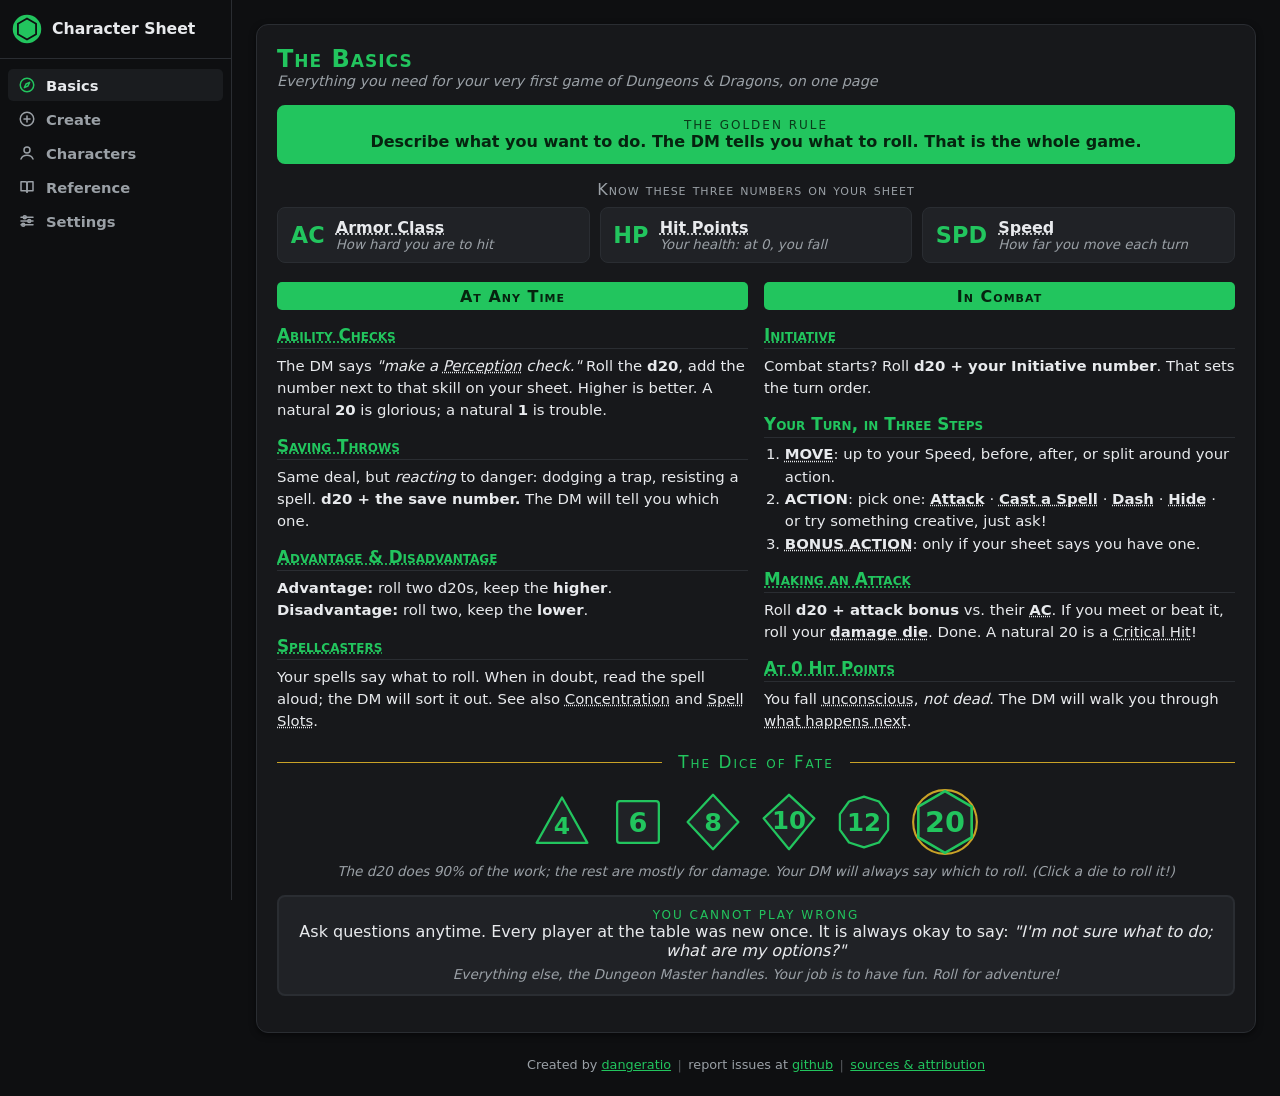
==== index.html @ 271c4f39 "Rename to Character Sheet, and condense the reference type chips The tool is now Character Sheet: br" ====
<!DOCTYPE html>
<html lang="en">
<head>
<meta charset="UTF-8">
<meta name="viewport" content="width=device-width, initial-scale=1.0, viewport-fit=cover">
<title>Character Sheet (D&D SRD 5.2)</title>
<link rel="icon" type="image/svg+xml" href="favicon.svg?v=85">
<link rel="stylesheet" href="css/style.css?v=85">
</head>
<body>
<div class="app">
<nav class="tabs">
  <div class="brand">
    <span class="brand-logo" aria-hidden="true">
      <!-- paired with the copy in the mobile <h1>; keep both in sync -->
      <svg viewBox="0 0 40 40">
        <mask id="d20Knockout">
          <rect width="40" height="40" fill="#fff"/>
          <polygon points="20,6 32.1,13 32.1,27 20,34 7.9,27 7.9,13"
                   fill="none" stroke="#000" stroke-width="2.4" stroke-linejoin="round"/>
        </mask>
        <circle cx="20" cy="20" r="19" fill="currentColor" mask="url(#d20Knockout)"/>
      </svg>
    </span>
    <span class="brand-name">Character Sheet</span>
  </div>
  <button class="active" data-tab="quickref" title="Beginner quick reference">
    <svg viewBox="0 0 24 24"><circle cx="12" cy="12" r="9"/><path d="M15.5 8.5l-2.2 4.8-4.8 2.2 2.2-4.8z"/></svg><span class="tab-label">Basics</span></button>
  <button data-tab="create" title="Build a new character">
    <svg viewBox="0 0 24 24"><circle cx="12" cy="12" r="9"/><path d="M12 8v8M8 12h8"/></svg><span class="tab-label">Create</span></button>
  <button data-tab="saved" title="Your saved characters">
    <svg viewBox="0 0 24 24"><circle cx="12" cy="8" r="4"/><path d="M4 20c1.5-3.5 4.5-5 8-5s6.5 1.5 8 5"/></svg><span class="tab-label">Characters <span id="savedCount"></span></span></button>
  <button data-tab="rules" title="Search spells, gear, features, and rules">
    <svg viewBox="0 0 24 24"><path d="M4 5h6a2 2 0 0 1 2 2v12a2 2 0 0 0-2-2H4z"/><path d="M20 5h-6a2 2 0 0 0-2 2v12a2 2 0 0 1 2-2h6z"/></svg><span class="tab-label">Reference</span></button>
  <button data-tab="settings" title="Settings">
    <svg viewBox="0 0 24 24"><path d="M4 7h16M4 12h16M4 17h16"/><circle cx="9" cy="7" r="2"/><circle cx="15" cy="12" r="2"/><circle cx="7" cy="17" r="2"/></svg><span class="tab-label">Settings</span></button>
</nav>
<main class="content">
<h1><span class="brand-logo" aria-hidden="true">
  <svg viewBox="0 0 40 40">
    <mask id="d20KnockoutMobile">
      <rect width="40" height="40" fill="#fff"/>
      <polygon points="20,6 32.1,13 32.1,27 20,34 7.9,27 7.9,13"
               fill="none" stroke="#000" stroke-width="2.4" stroke-linejoin="round"/>
    </mask>
    <circle cx="20" cy="20" r="19" fill="currentColor" mask="url(#d20KnockoutMobile)"/>
  </svg></span>Character Sheet</h1>
<div class="sub">Based on the System Reference Document 5.2 (D&D 2024 rules, CC-BY-4.0). Levels 1-20. Data is saved in your browser.</div>

<div class="tabpage" id="tab-create">
<div class="layout">
  <div class="panel">
    <div class="page-title">
      <h2>Create a Character</h2>
      <div class="page-sub">Roll the whole thing at once, roll any single choice, or pick it all by hand</div>
    </div>
    <div class="big-btns">
      <button id="btnRandomAll">🎲 Randomize All</button>
      <button id="btnClear">Clear</button>
    </div>

    <button id="btnSaveTop">💾 Save Character</button>

    <div class="field">
      <label>Character Name</label>
      <div class="row">
        <input type="text" id="charName" placeholder="Enter a name...">
        <button class="dice" data-rand="name" title="Random name">🎲</button>
      </div>
    </div>

    <div class="field">
      <label><span class="ref-link" onclick="refChooser('class')">Class</span></label>
      <div class="row">
        <select id="selClass"></select>
        <button class="dice" data-rand="class" title="Random class">🎲</button>
      </div>
    </div>

    <div class="field">
      <label><span class="ref-link" onclick="refChooser('species')">Species</span></label>
      <div class="row">
        <select id="selSpecies"></select>
        <button class="dice" data-rand="species" title="Random species">🎲</button>
      </div>
    </div>

    <div class="field">
      <label><span class="ref-link" onclick="refChooser('background')">Background</span></label>
      <div class="row">
        <select id="selBackground"></select>
        <button class="dice" data-rand="background" title="Random background">🎲</button>
      </div>
    </div>

    <div class="field">
      <label><span class="ref-link" onclick="refChooser('alignment')">Alignment</span></label>
      <div class="row">
        <select id="selAlignment"></select>
        <button class="dice" data-rand="alignment" title="Random alignment">🎲</button>
      </div>
    </div>

    <h3 class="section">Ability Scores</h3>
    <div class="method-row">
      <button id="btnRoll4d6">🎲 Roll 4d6 drop lowest</button>
      <button id="btnStandard">Standard Array</button>
      <button id="btnOptimize" title="Assign best scores to this class's key abilities">Optimize for Class</button>
    </div>
    <div class="abilities" id="abilityInputs"></div>

    <h3 class="section">Skill Proficiencies (from Class)</h3>
    <div class="method-row">
      <button id="btnRandSkills">🎲 Random skills</button>
    </div>
    <div id="skillChoices" style="font-size:.85rem;"></div>

    <div id="spellSection" style="display:none">
      <h3 class="section">Spells</h3>
      <div class="method-row">
        <button id="btnRandSpells">🎲 Random spells</button>
      </div>
      <input type="text" id="spellSearch" placeholder="Filter spells..." style="margin-bottom:.4rem">
      <div id="spellChoices" style="font-size:.85rem;max-height:300px;overflow-y:auto;border:1px solid var(--line);border-radius:6px;padding:.5rem;background:var(--card)"></div>
    </div>

    <h3 class="section">Personality &amp; Notes</h3>
    <div class="field"><label>Player Name <small style="color:var(--muted);font-weight:normal">/ XP</small></label>
      <div class="row">
        <input type="text" id="playerName" placeholder="Player name...">
        <input type="text" id="xpField" placeholder="XP" style="max-width:80px">
      </div>
    </div>
    <div class="field"><label>Personality Traits</label>
      <div class="row row-top"><textarea id="rpTraits" rows="2"></textarea><button class="dice" data-rp="traits" title="Random trait">🎲</button></div></div>
    <div class="field"><label>Ideals</label>
      <div class="row row-top"><textarea id="rpIdeals" rows="2"></textarea><button class="dice" data-rp="ideals" title="Random ideal">🎲</button></div></div>
    <div class="field"><label>Bonds</label>
      <div class="row row-top"><textarea id="rpBonds" rows="2"></textarea><button class="dice" data-rp="bonds" title="Random bond">🎲</button></div></div>
    <div class="field"><label>Flaws</label>
      <div class="row row-top"><textarea id="rpFlaws" rows="2"></textarea><button class="dice" data-rp="flaws" title="Random flaw">🎲</button></div></div>
    <div class="field"><label>Backstory &amp; Notes</label>
      <div class="row row-top"><textarea id="rpNotes" rows="4" placeholder="Appearance, allies, treasure, campaign notes..."></textarea></div></div>

    <button id="btnSave">💾 Save Character</button>
  </div>
</div>
</div><!-- /tab-create -->

<div class="tabpage maxw" id="tab-saved">
  <div class="panel">
    <div class="page-title">
      <h2>Your Characters</h2>
      <div class="page-sub">View a sheet to play from it, or edit one to change how it was built</div>
    </div>
    <div style="color:var(--muted);font-size:.8rem;margin:0 0 .8rem">Characters are stored in this browser and survive restarts. <b>Backup &amp; Restore</b> under Settings moves them to another browser or computer.</div>
    <div id="savedList"></div>
    <button onclick="addRandomCharacter()" style="width:100%;margin-top:.8rem;padding:.6rem;font-weight:bold" title="Roll up a complete random hero and save them">🎲 Add Random Character</button>
  </div>
  <div class="panel sheet" id="savedSheet" style="margin-top:1rem;display:none"></div>
</div>

<div class="tabpage maxw active" id="tab-quickref">
  <div class="panel">
    <div class="page-title">
      <h2>The Basics</h2>
      <div class="page-sub">Everything you need for your very first game of Dungeons &amp; Dragons, on one page</div>
    </div>

    <div class="qr-banner">
      <div class="qr-label">The Golden Rule</div>
      <b>Describe what you want to do. The DM tells you what to roll. That is the whole game.</b>
    </div>

    <div style="text-align:center;font-variant:small-caps;letter-spacing:1px;margin-bottom:.5rem;color:var(--muted)">Know these three numbers on your sheet</div>
    <div class="qr-three">
      <div class="qr-num"><span class="abbr">AC</span><span><b class="ref-link" onclick="refLookup('Armor Class')">Armor Class</b><small>How hard you are to hit</small></span></div>
      <div class="qr-num"><span class="abbr">HP</span><span><b class="ref-link" onclick="refLookup('Hit Points and Hit Point Dice')">Hit Points</b><small>Your health: at 0, you fall</small></span></div>
      <div class="qr-num"><span class="abbr">SPD</span><span><b class="ref-link" onclick="refLookup('Speed')">Speed</b><small>How far you move each turn</small></span></div>
    </div>

    <div class="twocol">
      <div class="qr-sec">
        <div class="qr-h">At Any Time</div>
        <h4><span class="ref-link" onclick="refLookup('Ability Checks')">Ability Checks</span></h4>
        <p>The DM says <i>"make a <span class="ref-link" onclick="refLookup('Skills (all 18)')">Perception</span> check."</i> Roll the <b>d20</b>, add the number next to that skill on your sheet. Higher is better. A natural <b>20</b> is glorious; a natural <b>1</b> is trouble.</p>
        <h4><span class="ref-link" onclick="refLookup('Saving Throws')">Saving Throws</span></h4>
        <p>Same deal, but <i>reacting</i> to danger: dodging a trap, resisting a spell. <b>d20 + the save number.</b> The DM will tell you which one.</p>
        <h4><span class="ref-link" onclick="refLookup('Advantage and Disadvantage')">Advantage &amp; Disadvantage</span></h4>
        <p><b>Advantage:</b> roll two d20s, keep the <b>higher</b>.<br><b>Disadvantage:</b> roll two, keep the <b>lower</b>.</p>
        <h4><span class="ref-link" onclick="refLookup('Spellcasting Basics')">Spellcasters</span></h4>
        <p>Your spells say what to roll. When in doubt, read the spell aloud; the DM will sort it out. See also <span class="ref-link" onclick="refLookup('Concentration')">Concentration</span> and <span class="ref-link" onclick="refLookup('Spell Slots')">Spell Slots</span>.</p>
      </div>
      <div class="qr-sec">
        <div class="qr-h">In Combat</div>
        <h4><span class="ref-link" onclick="refLookup('Initiative')">Initiative</span></h4>
        <p>Combat starts? Roll <b>d20 + your Initiative number</b>. That sets the turn order.</p>
        <h4>Your Turn, in Three Steps</h4>
        <ol>
          <li><b class="ref-link" onclick="refLookup('Speed')">MOVE</b>: up to your Speed, before, after, or split around your action.</li>
          <li><b>ACTION</b>: pick one: <b class="ref-link" onclick="refLookup('Attack (action)')">Attack</b> · <b class="ref-link" onclick="refLookup('Magic (action)')">Cast a Spell</b> · <b class="ref-link" onclick="refLookup('Dash')">Dash</b> · <b class="ref-link" onclick="refLookup('Hide')">Hide</b> · or try something creative, just ask!</li>
          <li><b class="ref-link" onclick="refLookup('Bonus Action')">BONUS ACTION</b>: only if your sheet says you have one.</li>
        </ol>
        <h4><span class="ref-link" onclick="refLookup('Attack (action)')">Making an Attack</span></h4>
        <p>Roll <b>d20 + attack bonus</b> vs. their <b class="ref-link" onclick="refLookup('Armor Class')">AC</b>. If you meet or beat it, roll your <b class="ref-link" onclick="refLookup('Weapon Properties')">damage die</b>. Done. A natural 20 is a <span class="ref-link" onclick="refLookup('Critical Hit')">Critical Hit</span>!</p>
        <h4><span class="ref-link" onclick="refLookup('Death Saving Throws')">At 0 Hit Points</span></h4>
        <p>You fall <span class="ref-link" onclick="refLookup('Unconscious')">unconscious</span>, <i>not dead</i>. The DM will walk you through <span class="ref-link" onclick="refLookup('Death Saving Throws')">what happens next</span>.</p>
      </div>
    </div>

    <div class="qr-dice-title"><span>The Dice of Fate</span></div>
    <div class="qr-dice">
      <!-- Silhouettes match dieIcon() in app.js; keep the two in step -->
      <svg viewBox="0 0 64 64" onclick="rollDie(4)" role="button" aria-label="Roll a d4" title="Roll a d4">
        <polygon class="shape" points="32,5 60,55 4,55"/><text x="32" y="45" font-size="26">4</text></svg>
      <svg viewBox="0 0 64 64" onclick="rollDie(6)" role="button" aria-label="Roll a d6" title="Roll a d6">
        <rect class="shape" x="9" y="9" width="46" height="46" rx="3"/><text x="32" y="42.5" font-size="30">6</text></svg>
      <svg viewBox="0 0 64 64" onclick="rollDie(8)" role="button" aria-label="Roll a d8" title="Roll a d8">
        <polygon class="shape" points="32,2 60,32 32,62 4,32"/><text x="32" y="42" font-size="28">8</text></svg>
      <svg viewBox="0 0 64 64" onclick="rollDie(10)" role="button" aria-label="Roll a d10" title="Roll a d10">
        <polygon class="shape" points="32,2 60,28 32,62 4,28"/><text x="32" y="39.5" font-size="27">10</text></svg>
      <svg viewBox="0 0 64 64" onclick="rollDie(12)" role="button" aria-label="Roll a d12" title="Roll a d12">
        <polygon class="shape" points="58.6,40.7 48.5,54.6 32,60 15.5,54.6 5.4,40.7 5.4,23.3 15.5,9.4 32,4 48.5,9.4 58.6,23.3"/><text x="32" y="41.5" font-size="27">12</text></svg>
      <svg viewBox="0 0 64 64" class="d20die" onclick="rollDie(20)" role="button" aria-label="Roll a d20" title="Roll a d20">
        <circle class="halo" cx="32" cy="32" r="30"/>
        <polygon class="shape" points="32,3 57.1,17.5 57.1,46.5 32,61 6.9,46.5 6.9,17.5"/><text x="32" y="41.5" font-size="27">20</text></svg>
    </div>
    <div class="qr-caption">The d20 does 90% of the work; the rest are mostly for damage. Your DM will always say which to roll. (Click a die to roll it!)</div>

    <div class="qr-banner soft">
      <div class="qr-label" style="color:var(--accent);opacity:1">You Cannot Play Wrong</div>
      Ask questions anytime. Every player at the table was new once. It is always okay to say: <i>"I'm not sure what to do; what are my options?"</i>
      <div style="margin-top:.4rem;color:var(--muted);font-style:italic;font-size:.85rem">Everything else, the Dungeon Master handles. Your job is to have fun. Roll for adventure!</div>
    </div>
  </div>
</div>

<div class="tabpage maxw" id="tab-rules">
  <div class="panel">
    <div class="page-title">
      <h2>Reference</h2>
      <div class="page-sub">Every spell, feature, item, creature, and rule the app knows, in one search</div>
    </div>
    <div id="ruleCats" class="cat-chips"></div>
    <input type="text" id="rulesSearch" placeholder="Search spells, gear, features, species, rules... (e.g. Fireball, Chain Mail, Sneak Attack, Darkvision, grappled)">
    <div id="rulesResults"></div>
  </div>
</div>

<div class="tabpage maxw" id="tab-settings">
  <div class="panel">
    <div class="page-title">
      <h2>Settings</h2>
      <div class="page-sub">Appearance, navigation, backups, and where the game content comes from</div>
    </div>
    <div class="field">
      <label>Theme</label>
      <div class="row" style="max-width:320px">
        <button id="btnThemeDark" style="flex:1">🌙 Dark</button>
        <button id="btnThemeLight" style="flex:1">☀️ Light</button>
      </div>
    </div>

    <div class="field">
      <label>Navigation</label>
      <div class="row" style="max-width:320px">
        <button id="btnNavHover" style="flex:1" title="Point at a tab in the sidebar to switch to it">🖱 Hover</button>
        <button id="btnNavClick" style="flex:1" title="Click a tab to switch to it">👆 Click</button>
      </div>
      <div style="color:var(--muted);font-size:.82rem;margin-top:.3rem">
        Applies to the sidebar on desktop. Phones and tablets always wait for a tap, since there is no hover to read.
      </div>
    </div>

    <h3 class="section">Backup &amp; Restore</h3>
    <div style="color:var(--muted);font-size:.88rem;margin-bottom:.5rem">
      Your characters live in this browser's storage, which clearing site data will wipe.
      A backup writes every saved character to one file you can keep or carry to another
      device. Restoring <b>adds</b> those characters to whatever is here already; nothing
      is overwritten or removed.
    </div>
    <div class="row" style="max-width:420px">
      <button id="btnBackup" style="flex:1" title="Download every saved character as one file">⬇ Backup characters</button>
      <button id="btnRestore" style="flex:1" title="Add characters from a backup file">⬆ Restore from file</button>
      <input type="file" id="restoreFile" accept=".json,application/json" style="display:none">
    </div>
    <div id="backupStatus" style="font-size:.85rem;margin-top:.5rem"></div>

    <h3 class="section">About</h3>
    <p style="margin:.2rem 0">Created by <a href="https://github.com/dangeratio" target="_blank" rel="noopener">dangeratio</a>.</p>
    <p style="margin:.2rem 0">Report issues at <a href="https://github.com/auto-character-generator/auto-character-generator.github.io/issues" target="_blank" rel="noopener">GitHub</a>.</p>

    <h3 class="section" id="attribution">Sources &amp; Attribution</h3>
    <p style="margin:.2rem 0 .6rem;color:var(--muted);font-size:.9rem">
      This tool is built from freely licensed game content. Every source below is credited as its
      licence requires. This app is not affiliated with, endorsed, or sponsored by any of these publishers.
    </p>

    <div class="attrib">
      <div class="attrib-h">System Reference Document 5.2 <span class="lic">CC BY 4.0</span></div>
      <p>The core rules, classes, species, spells, and equipment.
        <b>System Reference Document 5.2</b> &copy; 2025 Wizards of the Coast LLC, available at
        <a href="https://dnd.wizards.com/resources/systems-reference-document" target="_blank" rel="noopener">dnd.wizards.com</a>,
        licensed under the
        <a href="https://creativecommons.org/licenses/by/4.0/legalcode" target="_blank" rel="noopener">Creative Commons Attribution 4.0 International License</a>.
        Content has been abridged, reformatted, and combined with the sources below.</p>
    </div>

    <div class="attrib">
      <div class="attrib-h">Level Up: Advanced 5th Edition <span class="lic">CC BY 4.0 / OGL 1.0a</span></div>
      <p>Additional spells, feats, backgrounds, conditions, and the Marshal class, from
        <b>Adventurer's Guide</b>, <b>Dungeon Delver's Guide</b>, and <b>Gate Pass Gazette</b>,
        &copy; EN Publishing, available at
        <a href="https://a5esrd.com/a5esrd" target="_blank" rel="noopener">a5esrd.com</a>.
        Dual licensed under the
        <a href="https://creativecommons.org/licenses/by/4.0/legalcode" target="_blank" rel="noopener">Creative Commons Attribution 4.0 International License</a>
        and the Open Game License v1.0a; used here under CC BY 4.0. Content has been abridged and reformatted.</p>
    </div>

    <div class="attrib">
      <div class="attrib-h">Monstrous Menagerie <span class="lic">OGL 1.0a</span></div>
      <p>The 586 creatures under the Reference tab's Creature type. <b>Level Up: Monstrous Menagerie</b> &copy; 2021 EN Publishing,
        author Paul Hughes. Released under the Open Game License v1.0a only, so it is used here under
        that licence rather than CC BY.
        <a href="OGL.txt" target="_blank" rel="noopener">Read the Open Game License v1.0a and Section 15 copyright notice</a>.</p>
    </div>

    <div class="attrib">
      <div class="attrib-h">Open5e <span class="lic">API</span></div>
      <p>The EN Publishing content above was retrieved through the
        <a href="https://open5e.com" target="_blank" rel="noopener">Open5e</a> API
        (<a href="https://open5e.com/api-docs" target="_blank" rel="noopener">api-docs</a>),
        an open database of 5e-compatible game content. Thanks to the Open5e maintainers for
        collecting and publishing it.</p>
    </div>

    <p style="color:var(--muted);font-size:.85rem;margin-top:.8rem">
      Dungeons &amp; Dragons and D&amp;D are trademarks of Wizards of the Coast LLC.
      Level Up: Advanced 5th Edition is a trademark of EN Publishing.
      No trademark or product identity from any source is used or claimed here.
    </p>
  </div>
</div>

<div class="footer-note">Created by <a href="https://github.com/dangeratio" target="_blank" rel="noopener">dangeratio</a> <span class="sep">|</span> report issues at <a href="https://github.com/auto-character-generator/auto-character-generator.github.io/issues" target="_blank" rel="noopener">github</a> <span class="sep">|</span> <a href="#attribution" onclick="showAttribution(event)">sources &amp; attribution</a></div>
</main>
</div><!-- /app -->

<div id="lvlOverlay" class="overlay"><div class="lvl-modal" id="lvlModal"></div></div>
<div id="restOverlay" class="overlay"><div class="lvl-modal" id="restModal"></div></div>
<div id="downOverlay" class="overlay"><div class="lvl-modal" id="downModal"></div></div>
<div id="refOverlay" class="overlay"><div class="lvl-modal" id="refModal"></div></div>
<div id="atkOverlay" class="overlay"><div class="lvl-modal" id="atkModal"></div></div>
<div id="spellOverlay" class="overlay"><div class="lvl-modal" id="spellModal"></div></div>
<div id="concOverlay" class="overlay"><div class="lvl-modal" id="concModal"></div></div>
<div id="gearOverlay" class="overlay"><div class="lvl-modal" id="gearModal"></div></div>

<div id="rollToast"><div class="what"></div><div class="total"></div><div class="detail"></div></div>

<script src="js/data.js?v=85"></script>
<script src="js/open5e.js?v=85"></script>
<script src="js/app.js?v=85"></script>
</body>
</html>
---- css/style.css ----
:root {
    --bg: #f4efe6;
    --panel: #fffdf8;
    --ink: #2b2118;
    --accent: #7a1f1f;
    --accent2: #a33c2f;
    --line: #d8cdb8;
    --muted: #6b6152;   /* darkened so muted text clears WCAG AA on the page background */
    --card: #ffffff;
    --btn-hover: #f3ead8;
    --tab-bg: #e9e1d0;
    --tab-hover: #ded2b8;
    --row-hover: #f7edd8;
    --mark: #f5d97b;
    --toast-bg: #2b2118;
    --toast-ink: #ffffff;
    --shadow: rgba(0,0,0,.06);
    --good: #2f6b3a;
  }
  body.dark {
    --bg: #0e0f11;
    --panel: #17181b;
    --ink: #e8eaed;
    --accent: #22c55e;
    --accent2: #e05252;
    --line: #2a2d32;
    --muted: #9aa0a6;
    --card: #202226;
    --btn-hover: #2a2d32;
    --tab-bg: #1a1c1f;
    --tab-hover: #24262a;
    --row-hover: #24262a;
    --mark: #365314;
    --toast-bg: #050506;
    --toast-ink: #e8eaed;
    --shadow: rgba(0,0,0,.5);
    --good: #4ade80;
  }
  /* Dark mode goes modern: sans type, softer corners, green accent */
  body.dark { font-family: "Segoe UI", system-ui, -apple-system, sans-serif; }
  body.dark h1, body.dark .sheet h2 { letter-spacing: 0; }
  body.dark .panel, body.dark .rule-card, body.dark .saved-card, body.dark .lvl-modal { border-radius: 12px; }
  body.dark .stat { border-color: var(--line); border-width: 1px; border-radius: 12px; }
  body.dark .stat.rollable:hover { border-color: var(--accent); }
  body.dark #btnRandomAll { color: #06230f; }
  body.dark #btnRandomAll:hover { background: #2ee06f; border-color: #2ee06f; }
  body.dark .qr-banner { color: #06230f; }
  body.dark .qr-h { color: #06230f; }
  body.dark .asi-chip.picked { color: #06230f; }
  body.dark .qr-dice svg:hover text { fill: #06230f; }
  body.dark #btnSave, body.dark #btnSaveTop, body.dark .lvl-confirm { background: var(--accent); border-color: var(--accent); color: #06230f; }
  body.dark #btnSave:hover, body.dark #btnSaveTop:hover, body.dark .lvl-confirm:hover { background: #2ee06f; border-color: #2ee06f; }
  * { box-sizing: border-box; }
  body {
    margin: 0; padding: 1.5rem;
    font-family: Georgia, 'Times New Roman', serif;
    background: var(--bg); color: var(--ink);
  }
  h1 { margin: 0 0 .25rem; color: var(--accent); font-variant: small-caps; letter-spacing: 1px; }
  .sub { color: var(--muted); margin-bottom: 1.25rem; font-size: .95rem; }
  .layout { display: grid; grid-template-columns: 380px 1fr; gap: 1.5rem; max-width: 1400px; margin: 0 auto; }
  @media (max-width: 900px) { .layout { grid-template-columns: 1fr; } }
  /* The create tab is the form alone; the sheet lives on the Characters tab */
  #tab-create .layout { grid-template-columns: 1fr; max-width: none; }
  /* Wide screens: flow the form into columns instead of one long narrow strip */
  @media (min-width: 950px) {
    #tab-create .panel {
      display: grid; grid-template-columns: 1fr 1fr;
      column-gap: 1.75rem; align-items: start;
    }
    #tab-create .panel > .page-title,
    #tab-create .panel > .big-btns,
    #tab-create .panel > button,
    #tab-create .panel > h3.section { grid-column: 1 / -1; }
    /* Spells is its own block, never sharing a row with the skill list */
    #tab-create .panel > #spellSection { grid-column: 1 / -1; }
    #tab-create #spellChoices { max-height: 320px; }
  }
  @media (min-width: 1400px) {
    #tab-create .panel { grid-template-columns: repeat(3, 1fr); }
  }
  .panel {
    background: var(--panel); border: 1px solid var(--line);
    border-radius: 8px; padding: 1.25rem;
    box-shadow: 0 2px 6px var(--shadow);
  }
  /* Every tab opens with the same heading, left aligned, so no page starts
     without saying what it is */
  .page-title { margin: 0 0 1rem; }
  .page-title h2 { margin: 0; color: var(--accent); font-variant: small-caps; letter-spacing: 1px; }
  .page-sub { color: var(--muted); font-style: italic; font-size: .9rem; }
  .field { margin-bottom: .9rem; }
  .field label { display: block; font-weight: bold; font-size: .85rem; margin-bottom: .25rem; }
  .row { display: flex; gap: .4rem; align-items: center; }
  /* Rows holding a multi-line box align to the top. Marked with a class
     rather than :has(), which older iPad Safari does not support. */
  .row.row-top { align-items: flex-start; }
  .row.row-top > textarea { margin: 0; vertical-align: top; }
  select, input[type=text], input[type=number], input[type=file], textarea {
    flex: 1; padding: .45rem .5rem; font-family: inherit; font-size: .95rem;
    border: 1px solid var(--line); border-radius: 5px; background: var(--card); color: var(--ink);
    width: 100%;
  }
  textarea { resize: vertical; }

  /* Native form controls, brought in line with the rest of the app.
     The popup list a browser draws for a <select> is only partly ours to style:
     option colors and the checked highlight land in Chromium and Firefox, so the
     list at least follows the theme instead of falling back to stark OS colors. */
  /* The chevron is written as one background shorthand so colour, image,
     no-repeat, position and size are always set together. Set as separate
     longhands, Safari on iPad kept the image but dropped the repeat and size,
     tiling a field-height chevron across the whole control. The SVG also
     carries explicit width and height, so it can never be auto-sized to the
     field, and the position uses the four-value form Safari understands. */
  select {
    appearance: none; -webkit-appearance: none;
    padding-right: 1.9rem; cursor: pointer;
    background: var(--card)
      url("data:image/svg+xml,%3Csvg xmlns='http://www.w3.org/2000/svg' width='12' height='8' viewBox='0 0 12 8'%3E%3Cpath d='M1 1l5 5 5-5' fill='none' stroke='%236b6152' stroke-width='2' stroke-linecap='round' stroke-linejoin='round'/%3E%3C/svg%3E")
      no-repeat right 0.6rem top 50% / 11px 7px;
  }
  body.dark select {
    background: var(--card)
      url("data:image/svg+xml,%3Csvg xmlns='http://www.w3.org/2000/svg' width='12' height='8' viewBox='0 0 12 8'%3E%3Cpath d='M1 1l5 5 5-5' fill='none' stroke='%239aa0a6' stroke-width='2' stroke-linecap='round' stroke-linejoin='round'/%3E%3C/svg%3E")
      no-repeat right 0.6rem top 50% / 11px 7px;
  }
  select:hover, input[type=text]:hover, input[type=number]:hover, textarea:hover { border-color: var(--accent); }
  select:focus, input[type=text]:focus, input[type=number]:focus, textarea:focus {
    outline: none; border-color: var(--accent);
    box-shadow: 0 0 0 2px color-mix(in srgb, var(--accent) 25%, transparent);
  }
  select option {
    background: var(--panel); color: var(--ink);
    padding: .4rem .5rem;
  }
  /* The placeholder row reads as a hint, not a choice */
  select option[value=""] { color: var(--muted); font-style: italic; }
  /* Chromium and Firefox both take the highlight from a gradient, not background-color */
  select option:checked, select option:hover {
    background: linear-gradient(var(--accent), var(--accent));
    color: #fff; font-weight: bold;
  }
  body.dark select option:checked, body.dark select option:hover { color: #06230f; }
  /* Checkboxes and number spinners pick up the theme accent too */
  input[type=checkbox], input[type=radio], input[type=number] { accent-color: var(--accent); }

  a { color: var(--accent); }
  a:hover { text-decoration: none; }
  /* Modal overlays (level up, rests, dying) */
  .overlay {
    position: fixed; inset: 0; z-index: 100; display: none;
    background: rgba(0,0,0,.55); align-items: center; justify-content: center; padding: 1rem;
  }
  .overlay.open { display: flex; }
  #downOverlay { background: rgba(60,0,0,.75); z-index: 120; }
  #refOverlay { z-index: 130; }
  .ref-link { text-decoration: underline dotted; cursor: pointer; }
  .ref-link:hover { color: var(--accent); }
  .death-big { text-align: center; font-size: 2rem; margin: .3rem 0; }
  .down-pips { text-align: center; font-size: 1.4rem; letter-spacing: .2rem; margin: .3rem 0; }
  .lvl-modal {
    background: var(--panel); border: 2px solid var(--accent); border-radius: 12px;
    max-width: 560px; width: 100%; max-height: 90vh; overflow-y: auto;
    padding: 1.25rem; box-shadow: 0 10px 40px rgba(0,0,0,.5);
  }
  .lvl-modal h3 { margin: 0 0 .2rem; color: var(--accent); font-variant: small-caps; font-size: 1.4rem; }
  .lvl-step { border: 1px solid var(--line); border-radius: 8px; background: var(--card); padding: .7rem .9rem; margin: .7rem 0; }
  .lvl-step .k { font-size: .75rem; letter-spacing: 1px; color: var(--muted); text-transform: uppercase; margin-bottom: .4rem; }
  .asi-chip {
    display: inline-block; border: 1px solid var(--line); border-radius: 6px; background: var(--panel);
    padding: .4rem .6rem; margin: .15rem; cursor: pointer; font-weight: bold; transition: all .15s ease;
  }
  .asi-chip:hover { border-color: var(--accent); }
  .asi-chip.picked { background: var(--accent); color: #fff; border-color: var(--accent); }
  /* Action buttons inside overlay steps: stand out from the card behind them */
  .lvl-step button {
    background: var(--accent); color: #fff; border-color: var(--accent);
    font-weight: bold; box-shadow: 0 1px 3px var(--shadow);
  }
  .lvl-step button:hover { filter: brightness(1.12); background: var(--accent); }
  .lvl-step button:disabled { opacity: .5; }
  /* Secondary actions in a step (extra dice) stay quieter but still outlined */
  .lvl-step button.minor {
    background: transparent; color: var(--accent); border: 1px solid var(--accent);
    font-weight: bold; box-shadow: none;
  }
  .lvl-step button.minor:hover { background: var(--accent); color: #fff; }
  body.dark .lvl-step button { color: #06230f; }
  body.dark .lvl-step button.minor { color: var(--accent); }
  body.dark .lvl-step button.minor:hover { color: #06230f; }
  /* Chips already carry their own selected state */
  .lvl-step .asi-chip { box-shadow: none; }

  .lvl-actions { display: flex; gap: .6rem; margin-top: 1rem; }
  .lvl-actions button { flex: 1; padding: .7rem; font-weight: bold; }
  .lvl-confirm { background: #2f5d3a; color: #fff; border-color: #2f5d3a; }
  .lvl-confirm:disabled { opacity: .45; cursor: not-allowed; }

  .death-saves { display: flex; gap: .5rem; justify-content: center; align-items: center; margin-top: .3rem; font-size: .75rem; }
  .death-saves .pip { cursor: pointer; font-size: 1rem; }
  /* Spell stat block: label above value, wrapping into columns */
  .spell-meta { display: grid; grid-template-columns: repeat(auto-fit, minmax(120px, 1fr)); gap: .5rem .9rem; }
  .spell-meta .k { display: block; margin-bottom: .1rem; }

  .spell-row { display: block; padding: .2rem 0; border-bottom: 1px dotted var(--line); font-weight: normal; }
  .spell-row.dimmed { opacity: .45; }
  .chooser-row {
    padding: .5rem .1rem; border-bottom: 1px solid var(--line); cursor: pointer;
    border-radius: 6px; transition: background .12s ease, padding .12s ease;
  }
  .chooser-row:last-child { border-bottom: none; }
  .chooser-row:hover { background: var(--row-hover); padding-left: .5rem; }
  .chooser-row.current { box-shadow: inset 3px 0 0 var(--accent); padding-left: .5rem; }

  .picker-box {
    max-height: 240px; overflow-y: auto; border: 1px solid var(--line);
    border-radius: 6px; padding: .4rem .6rem; background: var(--panel); font-size: .85rem;
  }
  .spell-lvl-h { font-weight: bold; color: var(--accent); margin: .4rem 0 .15rem; font-variant: small-caps; }
  button {
    font-family: inherit; cursor: pointer; border-radius: 5px;
    border: 1px solid var(--line); background: var(--card); color: var(--ink);
    padding: .45rem .6rem; font-size: .95rem;
  }
  button:hover { background: var(--btn-hover); }
  button.dice { flex: 0 0 auto; font-size: 1.05rem; line-height: 1; }
  /* Beside a field, the dice button rises to the field's height rather than
     sitting short in the middle of it */
  .row > button.dice { align-self: stretch; }
  /* Next to a multi-line box it stays anchored to the top instead of stretching
     down the whole textarea */
  .row.row-top > button.dice { align-self: flex-start; }
  .big-btns { display: flex; gap: .6rem; margin-bottom: 1.1rem; }
  .big-btns button { flex: 1; padding: .7rem; font-weight: bold; }
  #btnRandomAll { background: var(--accent); color: #fff; border-color: var(--accent); }
  #btnRandomAll:hover { background: var(--accent2); }
  .abilities { display: grid; grid-template-columns: repeat(3, 1fr); gap: .5rem; }
  .ab { text-align: center; border: 1px solid var(--line); border-radius: 6px; padding: .35rem; background: var(--card); }
  .ab label { font-size: .75rem; font-weight: bold; display: block; }
  .ab input {
    width: 100%; text-align: center; border: none; background: transparent;
    font-size: 1.25rem; font-family: inherit; font-weight: bold; color: var(--ink);
  }
  .ab input::placeholder { color: var(--muted); font-weight: normal; }
  .method-row { display: flex; gap: .4rem; margin-bottom: .5rem; flex-wrap: wrap; }
  .method-row button { font-size: .8rem; padding: .35rem .5rem; }
  h3.section { margin: 1.1rem 0 .5rem; font-size: .95rem; color: var(--accent); border-bottom: 1px solid var(--line); padding-bottom: .25rem; font-variant: small-caps; }

  /* Sheet */
  .sheet h2 { margin: 0; font-size: 1.9rem; color: var(--accent); }
  .sheet .tagline { color: var(--muted); margin-bottom: 1rem; font-style: italic; }
  .statgrid { display: grid; grid-template-columns: repeat(6, 1fr); gap: .6rem; margin: 1rem 0; }
  .stat {
    border: 2px solid var(--ink); border-radius: 10px; text-align: center; padding: .5rem .25rem; background: var(--card);
  }
  .stat .nm { font-size: .7rem; font-weight: bold; letter-spacing: 1px; }
  .stat .mod { font-size: 1.6rem; font-weight: bold; }
  .stat .scr { font-size: .85rem; color: var(--muted); border-top: 1px solid var(--line); margin-top: .2rem; padding-top: .15rem; }
  .vitals { display: flex; gap: .6rem; flex-wrap: wrap; margin-bottom: 1rem; }
  .vital { border: 1px solid var(--line); border-radius: 8px; padding: .5rem .8rem; background: var(--card); text-align: center; min-width: 90px; }
  .vital .v { font-size: 1.3rem; font-weight: bold; }
  .vital .k { font-size: .7rem; color: var(--muted); letter-spacing: 1px; }
  /* Half hit points or less: the number the whole table watches for */
  .vital.bloodied { border-color: var(--accent2); box-shadow: inset 0 0 0 1px var(--accent2); }
  .vital.bloodied .v { color: var(--accent2); }

  /* Conditions: a button in the action row that drops down a toggle list */
  .cond-wrap { position: relative; display: inline-block; }
  .cond-btn.on { background: var(--accent2); border-color: var(--accent2); color: #fff; font-weight: bold; }
  .cond-btn.on:hover { background: var(--accent2); filter: brightness(1.1); }
  .cond-menu {
    position: absolute; top: calc(100% + .3rem); left: 0; z-index: 70;
    min-width: 20rem; max-width: min(24rem, 92vw); max-height: 60vh; overflow-y: auto;
    background: var(--panel); border: 1px solid var(--accent); border-radius: 8px;
    box-shadow: 0 8px 24px var(--shadow); padding: .35rem;
    text-align: left; font-weight: normal;
  }
  .cond-menu-head {
    display: flex; justify-content: space-between; align-items: center; gap: .5rem;
    font-size: .7rem; letter-spacing: 1px; text-transform: uppercase; color: var(--muted);
    padding: .2rem .35rem .35rem;
  }
  .cond-item {
    display: flex; gap: .45rem; align-items: baseline;
    padding: .3rem .4rem; border-radius: 6px; cursor: pointer; font-size: .9rem;
  }
  .cond-item:hover { background: var(--row-hover); }
  .cond-item .tick { flex: 0 0 auto; }
  .cond-item small { color: var(--muted); }
  .cond-item.on { background: var(--accent2); color: #fff; }
  .cond-item.on small { color: rgba(255,255,255,.85); }
  /* Active conditions stay visible on the sheet, with what they cost you */
  .cond-summary {
    border: 1px solid var(--accent2); border-radius: 8px; background: var(--card);
    padding: .4rem .6rem; margin-bottom: 1rem; font-size: .85rem;
  }
  .cond-summary div { padding: .12rem 0; }
  .cond-summary .gear-btn { float: right; }

  /* Experience */
  .xp-box { border: 1px solid var(--line); border-radius: 8px; background: var(--card); padding: .45rem .6rem; margin-bottom: 1rem; font-size: .88rem; }
  .xp-line { display: flex; align-items: center; gap: .6rem; flex-wrap: wrap; }
  .xp-add { margin-left: auto; display: inline-flex; gap: .25rem; align-items: center; }
  .xp-add input { width: 5.5rem; padding: .2rem .35rem; font-size: .85rem; }
  .xp-bar { height: 6px; border-radius: 999px; background: var(--line); margin-top: .35rem; overflow: hidden; }
  .xp-bar span { display: block; height: 100%; background: var(--accent); border-radius: 999px; }
  .xp-bar span.ready { background: var(--good); }

  /* Purse */
  .purse { border: 1px solid var(--line); border-radius: 8px; background: var(--card); padding: .4rem .55rem; margin: .3rem 0 .5rem; }
  .purse-row { display: flex; align-items: center; gap: .4rem; flex-wrap: wrap; font-size: .85rem; }
  .purse-row + .purse-row { margin-top: .35rem; padding-top: .35rem; border-top: 1px dotted var(--line); }
  .purse-row input { width: 4.5rem; padding: .2rem .35rem; font-size: .85rem; }
  .coin { font-weight: bold; }
  .coin small { color: var(--muted); font-weight: normal; }
  .coin.zero { opacity: .4; font-weight: normal; }
  .coin-btns { display: inline-flex; }
  .coin-btns .gear-btn { border-radius: 6px 0 0 6px; padding: .1rem .3rem; font-size: .75rem; }
  .coin-btns .gear-btn + .gear-btn { border-radius: 0 6px 6px 0; margin-left: -1px; }

  /* Attunement marker on a magic item */
  .attune-btn {
    border: 1px solid var(--line); background: var(--bg); color: var(--muted);
    border-radius: 999px; padding: 0 .35rem; font-size: .8rem; line-height: 1.4; cursor: pointer;
  }
  .attune-btn:hover { border-color: var(--accent2); color: var(--accent2); }
  .attune-btn.on { background: var(--accent2); border-color: var(--accent2); color: #fff; }

  .twocol { display: grid; grid-template-columns: 1fr 1fr; gap: 1rem; }
  @media (max-width: 700px) { .twocol { grid-template-columns: 1fr; } .statgrid { grid-template-columns: repeat(3, 1fr); } }
  ul.clean { list-style: none; padding: 0; margin: .25rem 0; }
  ul.clean li { padding: .2rem 0; border-bottom: 1px dotted var(--line); font-size: .92rem; }
  .prof { color: var(--accent); font-weight: bold; }
  .empty { color: var(--muted); text-align: center; padding: 3rem 1rem; font-style: italic; }
  .footer-note { color: var(--muted); font-size: .8rem; margin-top: 1.5rem; text-align: center; }
  .footer-note .sep { opacity: .5; margin: 0 .15rem; }

  /* Tabs */
  /* App shell: sidebar navigation on desktop and tablet.
     The shell is flush left so the nav never floats in dead space on wide screens;
     the content area carries its own max width instead. */
  .app { display: flex; gap: 1.5rem; align-items: flex-start; }
  .content { flex: 1; min-width: 0; max-width: 1400px; }
  /* Sidebar structure follows the DM Tools shell: a full-height rail with a
     rule down its right edge, a ruled-off brand block at the top, and tight
     8px padding around the list. Colours, icons, and weights stay ours. */
  .tabs {
    display: flex; flex-direction: column; gap: 2px;
    width: 232px; flex-shrink: 0;
    position: sticky; top: 0;
    /* Negative margins cancel the body padding so the rail reaches the top,
       left, and bottom edges of the window: its right rule then runs the full
       height and the brand rule starts hard against the left edge. */
    margin: -1.5rem 0 -1.5rem -1.5rem;
    height: 100vh;
    overflow-y: auto;
    padding: 8px;
    border-right: 1px solid var(--line);
  }
  .brand {
    display: flex; align-items: center; gap: 10px;
    font-weight: bold; font-size: .98rem; color: var(--ink);
    padding: 14px 12px;
    /* bleed past the rail's padding so the rule spans its full width */
    margin: -8px -8px 8px;
    border-bottom: 1px solid var(--line);
  }
  .brand-name { line-height: 1.2; }
  /* Circle in the accent color with the ampersand knocked out to the page behind it */
  .brand-logo { display: inline-flex; width: 30px; height: 30px; flex-shrink: 0; color: var(--accent); }
  .brand-logo svg { width: 100%; height: 100%; display: block; }
  .tabs button {
    display: flex; align-items: center; gap: 10px; width: 100%; text-align: left;
    padding: 7px 10px; border: none; border-radius: 5px; background: transparent;
    font-weight: 600; font-size: .92rem; color: var(--muted); white-space: nowrap;
  }
  .tabs button svg { width: 18px; height: 18px; fill: none; stroke: currentColor; stroke-width: 2; stroke-linecap: round; stroke-linejoin: round; flex-shrink: 0; }
  .tabs button:hover:not(.active) { background: var(--tab-hover); color: var(--ink); }
  .tabs button.active { background: var(--tab-bg); color: var(--ink); }
  .tabs button.active svg { stroke: var(--accent); }
  /* The sidebar brand replaces the page heading on larger screens */
  h1, .sub { display: none; }
  .tabpage { display: none; }
  .tabpage.active { display: block; }
  .maxw { max-width: 1400px; margin: 0 auto; }

  /* Advantage / disadvantage toggle and its banner */
  .roll-mode { font-weight: bold; }
  .roll-mode.on { background: var(--good); border-color: var(--good); color: #fff; }
  body.dark .roll-mode.on { color: #06230f; }
  .roll-mode.on.dis { background: var(--accent2); border-color: var(--accent2); color: #fff; }
  .mode-banner {
    background: var(--good); color: #fff; border-radius: 8px;
    padding: .35rem .7rem; margin: .4rem 0; font-weight: bold; font-size: .9rem;
  }
  body.dark .mode-banner { color: #06230f; }
  .mode-banner.dis { background: var(--accent2); color: #fff; }
  .conc-banner {
    border: 1px solid var(--accent); color: var(--accent); border-radius: 8px;
    padding: .35rem .7rem; margin: .4rem 0; font-size: .9rem;
  }
  .conc-banner button { padding: 0 .4rem; margin-left: .3rem; font-size: .8rem; }

  /* Equipment add / drop controls share the accent colour */
  .gear-btn {
    background: transparent; color: var(--accent); border: 1px solid var(--accent);
    font-weight: bold; line-height: 1; padding: .1rem .45rem; font-size: .9rem;
  }
  .gear-btn:hover { background: var(--accent); color: #fff; }
  body.dark .gear-btn:hover { color: #06230f; }
  .gear-btn.wide { width: 100%; margin-top: .5rem; padding: .45rem; font-size: .9rem; }

  .warn-banner {
    border: 1px solid var(--accent2); color: var(--accent2); border-radius: 8px;
    padding: .4rem .7rem; margin: .4rem 0; font-size: .85rem;
  }

  /* Spell slot pips: identical size whether available or spent */
  .slot-pip {
    display: inline-block; width: .8em; height: .8em; border-radius: 50%;
    border: 2px solid currentColor; vertical-align: -.08em; cursor: pointer;
    transition: transform .1s ease;
  }
  .slot-pip.filled { background: currentColor; }
  .slot-pip:hover { transform: scale(1.2); }

  /* Inline die icons: the die name sits inside the shape */
  .die-ico {
    width: 1.6em; height: 1.6em; vertical-align: -.45em; display: inline-block;
  }
  .die-ico polygon, .die-ico rect {
    fill: none; stroke: currentColor; stroke-width: 3.6; stroke-linejoin: round;
  }
  /* Numerals on the dice use lining figures in every theme. Georgia, the light
     theme's face, has old-style figures: 4 hangs below the baseline and
     10/12/20 sit at x-height, so a row of dice came out uneven and the 4 read
     as sitting on the floor. The baselines in dieIcon() are measured against
     this stack. */
  .die-ico text, .qr-dice svg text {
    font-family: "Segoe UI", system-ui, -apple-system, "Helvetica Neue", Arial, sans-serif;
    font-variant-numeric: lining-nums;
  }
  .die-ico text {
    fill: currentColor; stroke: none; font-weight: bold; text-anchor: middle;
  }

  /* Rules reference */
  #rulesSearch { width: 100%; padding: .7rem; font-size: 1.05rem; margin-bottom: 1rem; border: 1px solid var(--line); border-radius: 6px; font-family: inherit; }

  /* Category filters above the reference search */
  .cat-chips { display: flex; flex-wrap: wrap; gap: .35rem; margin-bottom: .7rem; }
  /* Two rows of chips: one for source, one for type */
  .chip-row { display: flex; flex-wrap: wrap; gap: .35rem; align-items: center; width: 100%; }
  .chip-row + .chip-row { margin-top: .35rem; padding-top: .35rem; border-top: 1px dotted var(--line); }
  .chip-lbl { font-size: .7rem; letter-spacing: 1px; text-transform: uppercase; color: var(--muted); min-width: 4.2rem; }
  /* Which book an entry came from */
  .src-tag {
    float: right; font-size: .65rem; letter-spacing: .5px; text-transform: none;
    border: 1px solid var(--line); border-radius: 999px; padding: 0 .45rem; color: var(--muted);
  }
  .src-tag.alt { border-color: var(--accent); color: var(--accent); }
  .rule-more {
    border: 1px dashed var(--line); border-radius: 8px; padding: .5rem .7rem;
    margin-bottom: .7rem; color: var(--muted); font-size: .88rem;
  }
  /* Tables that came through from source markdown (roll tables, mostly) */
  .md-t { border-collapse: collapse; margin: .5rem 0; font-size: .88rem; width: 100%; }
  .md-t th, .md-t td { border: 1px solid var(--line); padding: .2rem .45rem; text-align: left; vertical-align: top; }
  .md-t th { background: var(--tab-bg); }

  /* Creature cards in the Reference open a full stat block */
  .rule-card.clickable { cursor: pointer; }
  .rule-card.clickable:hover { border-color: var(--accent); box-shadow: 0 3px 8px var(--shadow); }

  /* Attribution blocks in Settings */
  .attrib { border-left: 3px solid var(--accent); background: var(--card); border-radius: 0 8px 8px 0; padding: .5rem .8rem; margin: .6rem 0; }
  .attrib-h { font-weight: bold; font-size: .95rem; display: flex; justify-content: space-between; gap: .5rem; flex-wrap: wrap; align-items: center; }
  .attrib-h .lic { font-size: .68rem; font-weight: normal; letter-spacing: .5px; border: 1px solid var(--line); border-radius: 999px; padding: 0 .5rem; color: var(--muted); }
  .attrib p { margin: .3rem 0 0; font-size: .87rem; color: var(--muted); line-height: 1.45; }
  .cat-chip {
    border: 1px solid var(--line); border-radius: 999px; background: var(--card);
    padding: .3rem .7rem; font-size: .85rem; cursor: pointer; user-select: none;
    transition: all .12s ease; white-space: nowrap;
  }
  .cat-chip small { color: var(--muted); margin-left: .15rem; }
  .cat-chip:hover { border-color: var(--accent); }
  .cat-chip.picked { background: var(--accent); border-color: var(--accent); color: #fff; font-weight: bold; }
  .cat-chip.picked small { color: inherit; opacity: .8; }
  body.dark .cat-chip.picked { color: #06230f; }
  .rule-card { border: 1px solid var(--line); border-radius: 8px; background: var(--card); padding: .8rem 1rem; margin-bottom: .7rem; }
  .rule-card h4 { margin: 0 0 .3rem; color: var(--accent); }
  .rule-card .cat { font-size: .7rem; letter-spacing: 1px; color: var(--muted); text-transform: uppercase; }
  .rule-card p { margin: .3rem 0 0; font-size: .92rem; line-height: 1.45; }
  mark { background: var(--mark); color: var(--ink); padding: 0 .1em; }

  /* Saved characters */
  .saved-card { border: 1px solid var(--line); border-radius: 8px; background: var(--card); padding: .8rem 1rem; margin-bottom: .7rem; display: flex; justify-content: space-between; align-items: center; gap: 1rem; flex-wrap: wrap; }
  .saved-card .who b { font-size: 1.05rem; color: var(--accent); }
  .saved-card .btns { display: flex; gap: .4rem; flex-wrap: wrap; }
  .btn-danger { color: #fff; background: var(--accent2); border-color: var(--accent2); }
  #btnSave, #btnSaveTop { background: #2f5d3a; color: #fff; border-color: #2f5d3a; font-weight: bold; width: 100%; padding: .6rem; margin-top: .8rem; }
  #btnSave:hover, #btnSaveTop:hover { background: #3d7a4c; }
  #btnSaveTop { margin: 0 0 .9rem; }

  /* Interactivity polish */
  button, select, .stat, .rule-card, .saved-card, ul.clean li.rollable, .vital { transition: all .15s ease; }
  /* Touch: no text selection, tap flash, or double-tap zoom on tappable elements */
  button, .rollable, .qr-die, .stat, .vital, .hp-tracker, .tabs {
    -webkit-tap-highlight-color: transparent;
    -webkit-user-select: none; user-select: none;
    touch-action: manipulation;
  }
  button:active { transform: scale(.96); }
  .stat.rollable, .vital.rollable { cursor: pointer; }
  .stat.rollable:hover, .vital.rollable:hover { transform: translateY(-2px); box-shadow: 0 4px 10px var(--shadow); border-color: var(--accent); }
  ul.clean li.rollable { cursor: pointer; border-radius: 4px; }
  ul.clean li.rollable:hover { background: var(--row-hover); padding-left: .4rem; }
  .rule-card:hover { border-color: var(--accent); box-shadow: 0 3px 8px var(--shadow); }
  .saved-card:hover { border-color: var(--accent); box-shadow: 0 3px 8px var(--shadow); }
  .tabs button:hover:not(.active) { background: var(--tab-hover); }

  /* Roll toast */
  #rollToast {
    position: fixed; bottom: 1.5rem; right: 1.5rem; z-index: 50;
    background: var(--toast-bg); color: var(--toast-ink); border-radius: 10px; padding: .9rem 1.2rem;
    box-shadow: 0 6px 20px rgba(0,0,0,.35); min-width: 220px;
    opacity: 0; transform: translateY(15px); pointer-events: none;
    transition: all .25s ease;
  }
  #rollToast.show { opacity: 1; transform: translateY(0); }
  #rollToast .what { font-size: .8rem; color: #d8cdb8; }
  #rollToast .total { font-size: 1.9rem; font-weight: bold; }
  #rollToast .detail { font-size: .8rem; color: #b5ab97; }
  #rollToast .total.crit { color: #7be07b; }
  #rollToast .total.fumble { color: #ff8a8a; }

  /* Quick reference */
  .qr-banner {
    border: 2px solid var(--accent); background: var(--accent); color: #fff;
    border-radius: 8px; padding: .7rem 1rem; text-align: center; margin-bottom: 1rem;
  }
  .qr-banner .qr-label { font-size: .75rem; letter-spacing: 2px; text-transform: uppercase; opacity: .85; }
  .qr-banner.soft { background: var(--card); color: var(--ink); border-color: var(--line); }
  /* The filled banner takes dark text on its accent fill in dark mode, but the
     soft variant sits on a dark card and needs the normal ink colour back */
  body.dark .qr-banner.soft { color: var(--ink); }
  .qr-three { display: grid; grid-template-columns: repeat(3, 1fr); gap: .6rem; margin-bottom: 1.2rem; }
  @media (max-width: 700px) { .qr-three { grid-template-columns: 1fr; } }
  .qr-num { display: flex; gap: .7rem; align-items: center; border: 1px solid var(--line); border-radius: 8px; background: var(--card); padding: .6rem .8rem; transition: all .15s ease; }
  .qr-num:hover { border-color: var(--accent); box-shadow: 0 3px 8px var(--shadow); }
  .qr-num .abbr { font-size: 1.4rem; font-weight: bold; color: var(--accent); }
  .qr-num small { color: var(--muted); display: block; font-style: italic; }
  .qr-h { background: var(--accent); color: #fff; text-align: center; font-variant: small-caps; letter-spacing: 1px; padding: .3rem; border-radius: 5px; margin-bottom: .7rem; font-weight: bold; }
  .qr-sec h4 { color: var(--accent); border-bottom: 1px solid var(--line); padding-bottom: .2rem; margin: .9rem 0 .35rem; font-variant: small-caps; font-size: 1.05rem; }
  .qr-sec p, .qr-sec ol { font-size: .93rem; line-height: 1.5; margin: .25rem 0; }
  .qr-sec ol { padding-left: 1.3rem; }
  .qr-dice { display: flex; gap: 1.1rem; justify-content: center; align-items: center; flex-wrap: wrap; margin: 1rem 0 .4rem; }
  .qr-dice svg { width: 58px; height: 58px; cursor: pointer; transition: transform .15s ease; overflow: visible; }
  .qr-dice svg:hover { transform: translateY(-3px) scale(1.06); }
  .qr-dice svg .shape { fill: var(--card); stroke: var(--accent); stroke-width: 2.5; stroke-linejoin: round; }
  .qr-dice svg:hover .shape { fill: var(--accent); }
  /* Size comes from each die's own font-size attribute, scaled by the viewBox;
     the numeral font is set alongside .die-ico text so both stay in step */
  .qr-dice svg text { fill: var(--accent); font-weight: bold; text-anchor: middle; }
  .qr-dice svg:hover text { fill: #fff; }
  .qr-dice svg.d20die { width: 68px; height: 68px; }
  .qr-dice svg .halo { fill: none; stroke: #c9a227; stroke-width: 2; }
  .qr-dice-title { display: flex; align-items: center; gap: 1rem; margin-top: 1rem; }
  .qr-dice-title::before, .qr-dice-title::after { content: ""; flex: 1; border-top: 1.5px solid #c9a227; }
  .qr-dice-title span { font-variant: small-caps; letter-spacing: 2px; color: var(--accent); font-size: 1.05rem; }
  .qr-caption { text-align: center; color: var(--muted); font-style: italic; font-size: .85rem; margin-bottom: 1rem; }

  /* HP tracker */
  .hp-tracker { display: flex; align-items: center; gap: .35rem; justify-content: center; margin-top: .3rem; flex-wrap: wrap; }
  .hp-tracker button { padding: .15rem .5rem; font-size: .8rem; font-weight: bold; }
  .hp-tracker input { width: 4rem; padding: .15rem .3rem; font-size: .8rem; text-align: center; }
  /* Ability score stepper on the Create tab, using the same buttons as
     equipment. The native spinners would double up, so they are hidden. */
  .ab-row { display: flex; gap: .25rem; align-items: stretch; }
  /* The shared field rule gives inputs .5rem of side padding. In a box this
     narrow that left the content area at zero and clipped the score away
     entirely, so the padding goes and a floor keeps the digits room. */
  .ab-row input {
    flex: 1 1 auto; min-width: 2rem;
    padding-left: 0; padding-right: 0;
    text-align: center;
  }
  .ab-row input::-webkit-outer-spin-button,
  .ab-row input::-webkit-inner-spin-button { -webkit-appearance: none; margin: 0; }
  .ab-row input { -moz-appearance: textfield; appearance: textfield; }
  .ab-row .gear-btn { flex: 0 0 auto; padding: .1rem .35rem; }

  /* Mobile: fixed bottom navigation bar */
  @media (max-width: 600px) {
    body { padding: .6rem; padding-bottom: 5rem; }
    h1 { display: flex; align-items: center; gap: .5rem; font-size: 1.3rem; margin-bottom: .75rem; }
    h1 .brand-logo { width: 30px; height: 30px; }
    .app { display: block; }
    #savedCount { display: none; }
    .layout { gap: .8rem; }
    .panel { padding: .85rem; }
    .brand { display: none; }
    .tabs {
      position: fixed; left: 0; right: 0; bottom: 0; top: auto; z-index: 90;
      flex-direction: row; width: auto; gap: 0; margin: 0;
      background: var(--panel); border-top: 1px solid var(--line);
      padding: .3rem .2rem calc(.3rem + env(safe-area-inset-bottom, 0px));
      box-shadow: 0 -2px 10px var(--shadow);
      /* the desktop rail's full-height rule and scrolling have no place here */
      height: auto; overflow: visible; border-right: none;
    }
    .tabs button {
      flex: 1; flex-direction: column; gap: .2rem; justify-content: center;
      padding: .3rem 0; font-size: .62rem; font-weight: 600; border-radius: 8px;
      white-space: normal;
    }
    .tabs button svg { width: 22px; height: 22px; }
    .tabs button:hover:not(.active) { background: transparent; }
    .tabs button.active { background: transparent; color: var(--accent); }
    .statgrid { gap: .4rem; }
    .vitals { gap: .4rem; }
    /* Fixed thirds so a lone card keeps its size instead of stretching the row */
    .vital { min-width: 0; flex: 0 1 calc((100% - .8rem) / 3); padding: .4rem .3rem; }
    .vital:has(.hp-tracker) { flex: 1 1 100%; }
    .hp-tracker button { padding: .45rem .6rem; font-size: .9rem; }
    button.dice { padding: .55rem .7rem; }
    ul.clean li { padding: .45rem 0; }
    ul.clean li.rollable:hover { padding-left: 0; }
    .qr-three { gap: .4rem; }
    /* Five actions won't fit one phone-width row, so they take the full card
       width and share it out over as many rows as they need */
    .saved-card .btns { width: 100%; }
    .saved-card .btns button { padding: .55rem .6rem; flex: 1 1 auto; }
    #rollToast {
      left: .6rem; right: .6rem;
      /* sit above the fixed bottom nav bar */
      bottom: calc(5rem + env(safe-area-inset-bottom, 0px));
      min-width: 0; text-align: center; z-index: 95;
    }
    /* Keep modals clear of the fixed bottom nav so their actions stay reachable */
    .overlay { padding: .6rem .6rem calc(4.9rem + env(safe-area-inset-bottom, 0px)); }
    .lvl-modal { max-height: calc(100vh - 7rem); }
    /* 16px inputs stop iOS Safari from auto-zooming on focus */
    select, input[type=text], input[type=number] { font-size: 16px; }
    /* one checkbox per row for fat-finger-friendly skill picks */
    #skillChoices label { width: 100% !important; padding: .25rem 0; }
    /* Chips wrap over several rows on a phone at a slightly smaller size */
    .cond-menu { min-width: 0; width: min(22rem, calc(100vw - 2rem)); }
    .purse-row input, .xp-add input { width: 4rem; }
  }

  /* Print / save as PDF: a clean paper sheet, no chrome and no controls */
  @media print {
    @page { margin: 12mm; }
    body { background: #fff; color: #000; padding: 0; }
    .tabs, .brand, h1, .footer-note, .overlay, #rollToast,
    .no-print, .hp-tracker, .cond-menu, .xp-add, .purse-row + .purse-row,
    button, .gear-btn, .attune-btn, #sheetSpellFilter,
    #tab-create .col-left, .tabpage:not(.active) { display: none !important; }
    .app, .content { display: block; max-width: none; }
    .panel { border: none; box-shadow: none; padding: 0; background: #fff; }
    .vitals { position: static; box-shadow: none; margin: 0 0 .5rem; padding: 0; }
    .vital, .stat, .cond-summary, .xp-box, .purse { border: 1px solid #999; background: #fff; break-inside: avoid; }
    .twocol { grid-template-columns: 1fr 1fr; }
    ul.clean li { border-bottom: 1px solid #ddd; break-inside: avoid; }
    .section { break-after: avoid; }
    a { color: #000; text-decoration: none; }
    textarea { border: 1px solid #999; background: #fff; color: #000; min-height: 4rem; }
    .ref-link, .rollable { color: #000 !important; border: none !important; }
  }
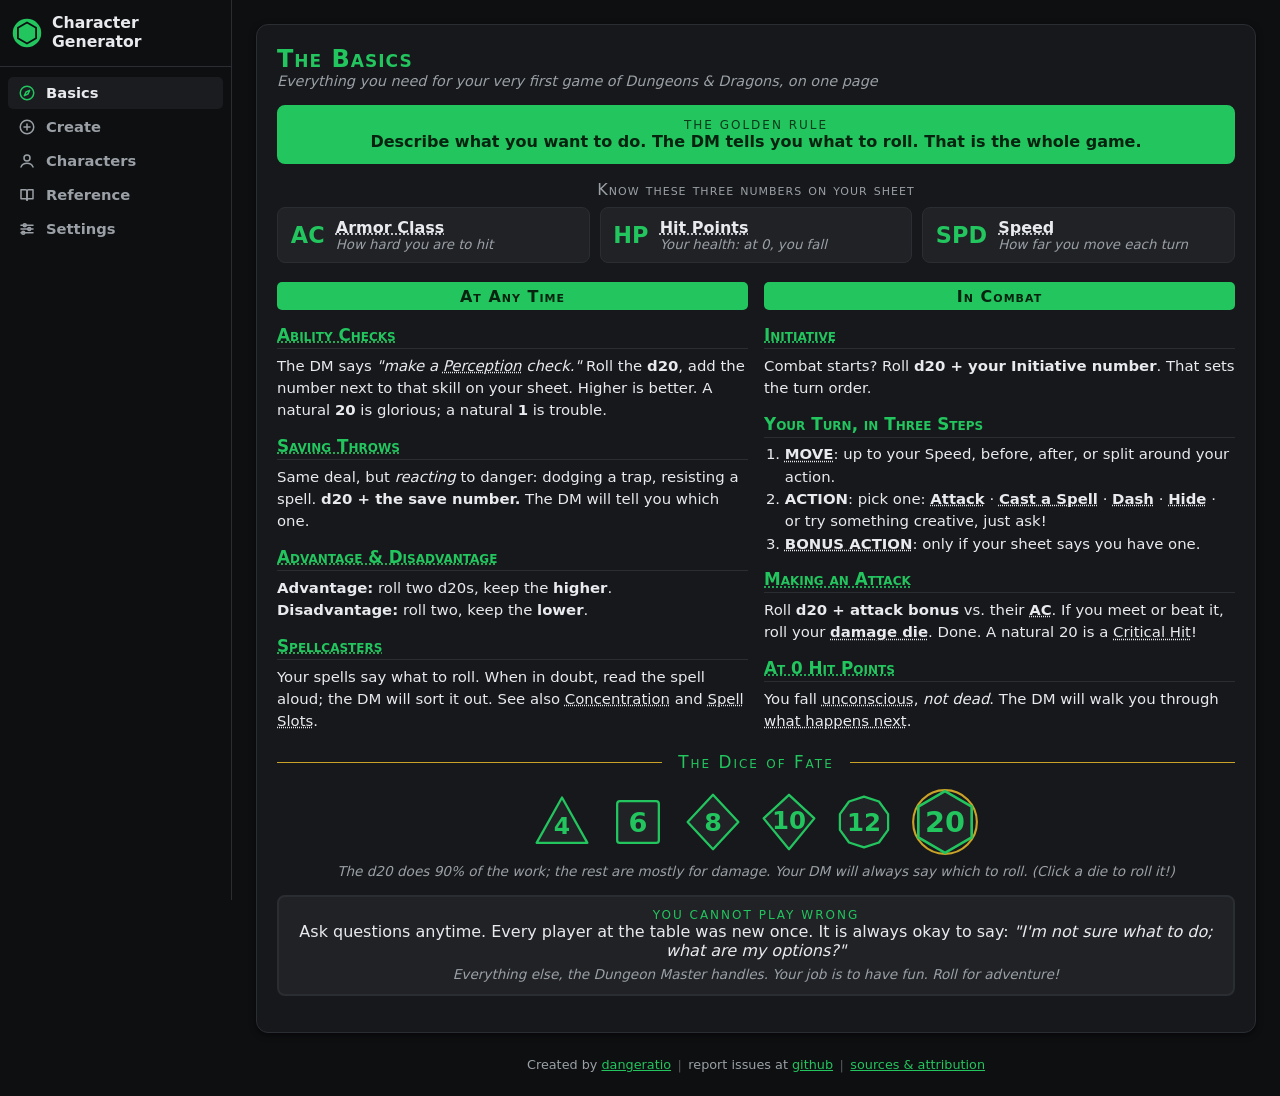
==== commit 8087d810: "Rename the tool to Character Generator Browser tab title, sidebar brand, mobile heading, README, and" ====
--- a/index.html
+++ b/index.html
@@ -3,9 +3,9 @@
 <head>
 <meta charset="UTF-8">
 <meta name="viewport" content="width=device-width, initial-scale=1.0, viewport-fit=cover">
-<title>Character Sheet (D&D SRD 5.2)</title>
-<link rel="icon" type="image/svg+xml" href="favicon.svg?v=85">
-<link rel="stylesheet" href="css/style.css?v=85">
+<title>Character Generator (D&D SRD 5.2)</title>
+<link rel="icon" type="image/svg+xml" href="favicon.svg?v=86">
+<link rel="stylesheet" href="css/style.css?v=86">
 </head>
 <body>
 <div class="app">
@@ -22,7 +22,7 @@
         <circle cx="20" cy="20" r="19" fill="currentColor" mask="url(#d20Knockout)"/>
       </svg>
     </span>
-    <span class="brand-name">Character Sheet</span>
+    <span class="brand-name">Character Generator</span>
   </div>
   <button class="active" data-tab="quickref" title="Beginner quick reference">
     <svg viewBox="0 0 24 24"><circle cx="12" cy="12" r="9"/><path d="M15.5 8.5l-2.2 4.8-4.8 2.2 2.2-4.8z"/></svg><span class="tab-label">Basics</span></button>
@@ -44,7 +44,7 @@
                fill="none" stroke="#000" stroke-width="2.4" stroke-linejoin="round"/>
     </mask>
     <circle cx="20" cy="20" r="19" fill="currentColor" mask="url(#d20KnockoutMobile)"/>
-  </svg></span>Character Sheet</h1>
+  </svg></span>Character Generator</h1>
 <div class="sub">Based on the System Reference Document 5.2 (D&D 2024 rules, CC-BY-4.0). Levels 1-20. Data is saved in your browser.</div>
 
 <div class="tabpage" id="tab-create">
@@ -357,8 +357,8 @@
 
 <div id="rollToast"><div class="what"></div><div class="total"></div><div class="detail"></div></div>
 
-<script src="js/data.js?v=85"></script>
-<script src="js/open5e.js?v=85"></script>
-<script src="js/app.js?v=85"></script>
+<script src="js/data.js?v=86"></script>
+<script src="js/open5e.js?v=86"></script>
+<script src="js/app.js?v=86"></script>
 </body>
 </html>
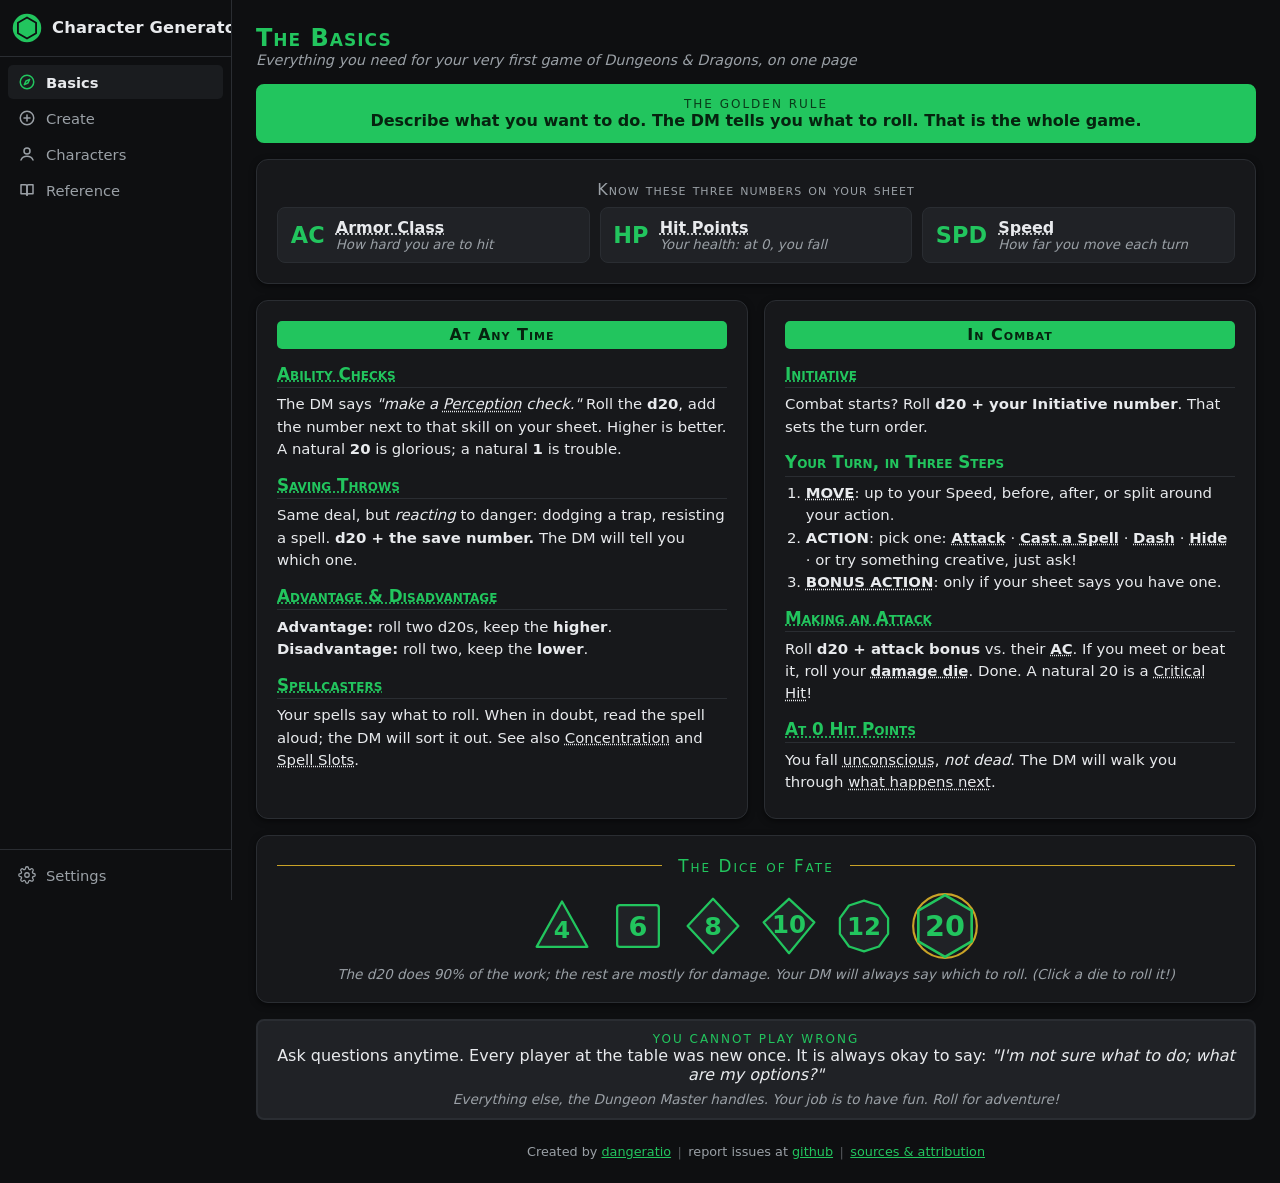
==== commit 784a6758: "Pin Settings to the foot of the rail, and build pages from modules Three changes to the shell, follo" ====
--- a/index.html
+++ b/index.html
@@ -3,9 +3,18 @@
 <head>
 <meta charset="UTF-8">
 <meta name="viewport" content="width=device-width, initial-scale=1.0, viewport-fit=cover">
-<title>Character Generator (D&D SRD 5.2)</title>
-<link rel="icon" type="image/svg+xml" href="favicon.svg?v=86">
-<link rel="stylesheet" href="css/style.css?v=86">
+<title>charactergenerator.github.io</title>
+<link rel="icon" type="image/svg+xml" href="favicon.svg?v=88">
+<link rel="manifest" href="manifest.webmanifest?v=88">
+<meta name="theme-color" content="#0e0f11" media="(prefers-color-scheme: dark)">
+<meta name="theme-color" content="#f4efe6" media="(prefers-color-scheme: light)">
+<meta name="description" content="Build D&amp;D characters and play from a live sheet: levels 1-20, a searchable reference, and a bestiary. Works offline.">
+<!-- iOS home-screen install -->
+<meta name="apple-mobile-web-app-capable" content="yes">
+<meta name="apple-mobile-web-app-status-bar-style" content="black-translucent">
+<meta name="apple-mobile-web-app-title" content="Characters">
+<link rel="apple-touch-icon" href="assets/apple-touch-icon.png?v=88">
+<link rel="stylesheet" href="css/style.css?v=88">
 </head>
 <body>
 <div class="app">
@@ -24,16 +33,23 @@
     </span>
     <span class="brand-name">Character Generator</span>
   </div>
-  <button class="active" data-tab="quickref" title="Beginner quick reference">
-    <svg viewBox="0 0 24 24"><circle cx="12" cy="12" r="9"/><path d="M15.5 8.5l-2.2 4.8-4.8 2.2 2.2-4.8z"/></svg><span class="tab-label">Basics</span></button>
-  <button data-tab="create" title="Build a new character">
-    <svg viewBox="0 0 24 24"><circle cx="12" cy="12" r="9"/><path d="M12 8v8M8 12h8"/></svg><span class="tab-label">Create</span></button>
-  <button data-tab="saved" title="Your saved characters">
-    <svg viewBox="0 0 24 24"><circle cx="12" cy="8" r="4"/><path d="M4 20c1.5-3.5 4.5-5 8-5s6.5 1.5 8 5"/></svg><span class="tab-label">Characters <span id="savedCount"></span></span></button>
-  <button data-tab="rules" title="Search spells, gear, features, and rules">
-    <svg viewBox="0 0 24 24"><path d="M4 5h6a2 2 0 0 1 2 2v12a2 2 0 0 0-2-2H4z"/><path d="M20 5h-6a2 2 0 0 0-2 2v12a2 2 0 0 1 2-2h6z"/></svg><span class="tab-label">Reference</span></button>
-  <button data-tab="settings" title="Settings">
-    <svg viewBox="0 0 24 24"><path d="M4 7h16M4 12h16M4 17h16"/><circle cx="9" cy="7" r="2"/><circle cx="15" cy="12" r="2"/><circle cx="7" cy="17" r="2"/></svg><span class="tab-label">Settings</span></button>
+  <div class="tab-list">
+    <button class="active" data-tab="quickref" title="Beginner quick reference">
+      <svg viewBox="0 0 24 24"><circle cx="12" cy="12" r="9"/><path d="M15.5 8.5l-2.2 4.8-4.8 2.2 2.2-4.8z"/></svg><span class="tab-label">Basics</span></button>
+    <button data-tab="create" title="Build a new character">
+      <svg viewBox="0 0 24 24"><circle cx="12" cy="12" r="9"/><path d="M12 8v8M8 12h8"/></svg><span class="tab-label">Create</span></button>
+    <button data-tab="saved" title="Your saved characters">
+      <svg viewBox="0 0 24 24"><circle cx="12" cy="8" r="4"/><path d="M4 20c1.5-3.5 4.5-5 8-5s6.5 1.5 8 5"/></svg><span class="tab-label">Characters <span id="savedCount"></span></span></button>
+    <button data-tab="rules" title="Search spells, gear, features, and rules">
+      <svg viewBox="0 0 24 24"><path d="M4 5h6a2 2 0 0 1 2 2v12a2 2 0 0 0-2-2H4z"/><path d="M20 5h-6a2 2 0 0 0-2 2v12a2 2 0 0 1 2-2h6z"/></svg><span class="tab-label">Reference</span></button>
+  </div>
+  <!-- Settings sits in its own ruled-off block at the foot of the rail. On a
+       phone the block is display:contents, so the button falls back into the
+       bottom bar in its usual last position. -->
+  <div class="tabs-foot">
+    <button data-tab="settings" title="Settings">
+      <svg class="ic-gear" viewBox="0 0 24 24"><path d="M12 15 a3 3 0 1 0 0-6 a3 3 0 0 0 0 6 M19.4 15 a1.65 1.65 0 0 0 .33 1.82 l.06.06 a2 2 0 1 1-2.83 2.83 l-.06-.06 a1.65 1.65 0 0 0-1.82-.33 a1.65 1.65 0 0 0-1 1.51 V21 a2 2 0 1 1-4 0 v-.09 A1.65 1.65 0 0 0 9 19.4 a1.65 1.65 0 0 0-1.82.33 l-.06.06 a2 2 0 1 1-2.83-2.83 l.06-.06 a1.65 1.65 0 0 0 .33-1.82 a1.65 1.65 0 0 0-1.51-1 H3 a2 2 0 1 1 0-4 h.09 A1.65 1.65 0 0 0 4.6 9 a1.65 1.65 0 0 0-.33-1.82 l-.06-.06 a2 2 0 1 1 2.83-2.83 l.06.06 a1.65 1.65 0 0 0 1.82.33 H9 a1.65 1.65 0 0 0 1-1.51 V3 a2 2 0 1 1 4 0 v.09 a1.65 1.65 0 0 0 1 1.51 a1.65 1.65 0 0 0 1.82-.33 l.06-.06 a2 2 0 1 1 2.83 2.83 l-.06.06 a1.65 1.65 0 0 0-.33 1.82 V9 a1.65 1.65 0 0 0 1.51 1 H21 a2 2 0 1 1 0 4 h-.09 a1.65 1.65 0 0 0-1.51 1 Z"/></svg><span class="tab-label">Settings</span></button>
+  </div>
 </nav>
 <main class="content">
 <h1><span class="brand-logo" aria-hidden="true">
@@ -47,140 +63,150 @@
   </svg></span>Character Generator</h1>
 <div class="sub">Based on the System Reference Document 5.2 (D&D 2024 rules, CC-BY-4.0). Levels 1-20. Data is saved in your browser.</div>
 
-<div class="tabpage" id="tab-create">
-<div class="layout">
-  <div class="panel">
-    <div class="page-title">
-      <h2>Create a Character</h2>
-      <div class="page-sub">Roll the whole thing at once, roll any single choice, or pick it all by hand</div>
-    </div>
-    <div class="big-btns">
-      <button id="btnRandomAll">🎲 Randomize All</button>
-      <button id="btnClear">Clear</button>
-    </div>
-
-    <button id="btnSaveTop">💾 Save Character</button>
-
-    <div class="field">
-      <label>Character Name</label>
-      <div class="row">
-        <input type="text" id="charName" placeholder="Enter a name...">
-        <button class="dice" data-rand="name" title="Random name">🎲</button>
-      </div>
-    </div>
-
-    <div class="field">
-      <label><span class="ref-link" onclick="refChooser('class')">Class</span></label>
-      <div class="row">
-        <select id="selClass"></select>
-        <button class="dice" data-rand="class" title="Random class">🎲</button>
-      </div>
-    </div>
-
-    <div class="field">
-      <label><span class="ref-link" onclick="refChooser('species')">Species</span></label>
-      <div class="row">
-        <select id="selSpecies"></select>
-        <button class="dice" data-rand="species" title="Random species">🎲</button>
-      </div>
-    </div>
-
-    <div class="field">
-      <label><span class="ref-link" onclick="refChooser('background')">Background</span></label>
-      <div class="row">
-        <select id="selBackground"></select>
-        <button class="dice" data-rand="background" title="Random background">🎲</button>
-      </div>
-    </div>
-
-    <div class="field">
-      <label><span class="ref-link" onclick="refChooser('alignment')">Alignment</span></label>
-      <div class="row">
-        <select id="selAlignment"></select>
-        <button class="dice" data-rand="alignment" title="Random alignment">🎲</button>
-      </div>
-    </div>
-
-    <h3 class="section">Ability Scores</h3>
-    <div class="method-row">
-      <button id="btnRoll4d6">🎲 Roll 4d6 drop lowest</button>
-      <button id="btnStandard">Standard Array</button>
-      <button id="btnOptimize" title="Assign best scores to this class's key abilities">Optimize for Class</button>
-    </div>
-    <div class="abilities" id="abilityInputs"></div>
-
-    <h3 class="section">Skill Proficiencies (from Class)</h3>
-    <div class="method-row">
-      <button id="btnRandSkills">🎲 Random skills</button>
-    </div>
-    <div id="skillChoices" style="font-size:.85rem;"></div>
-
-    <div id="spellSection" style="display:none">
-      <h3 class="section">Spells</h3>
+<div class="tabpage maxw" id="tab-create">
+  <div class="page-title">
+    <h2>Create a Character</h2>
+    <div class="page-sub">Roll the whole thing at once, roll any single choice, or pick it all by hand</div>
+  </div>
+  <div class="big-btns">
+    <button id="btnRandomAll">🎲 Randomize All</button>
+    <button id="btnClear">Clear</button>
+  </div>
+
+  <button id="btnSaveTop">💾 Save Character</button>
+
+  <div class="mod-grid">
+    <section class="panel">
+      <h3 class="mod-h">Identity</h3>
+      <div class="field">
+        <label>Character Name</label>
+        <div class="row">
+          <input type="text" id="charName" placeholder="Enter a name...">
+          <button class="dice" data-rand="name" title="Random name">🎲</button>
+        </div>
+      </div>
+
+      <div class="field">
+        <label><span class="ref-link" onclick="refChooser('class')">Class</span></label>
+        <div class="row">
+          <select id="selClass"></select>
+          <button class="dice" data-rand="class" title="Random class">🎲</button>
+        </div>
+      </div>
+
+      <div class="field">
+        <label><span class="ref-link" onclick="refChooser('species')">Species</span></label>
+        <div class="row">
+          <select id="selSpecies"></select>
+          <button class="dice" data-rand="species" title="Random species">🎲</button>
+        </div>
+      </div>
+
+      <div class="field">
+        <label><span class="ref-link" onclick="refChooser('background')">Background</span></label>
+        <div class="row">
+          <select id="selBackground"></select>
+          <button class="dice" data-rand="background" title="Random background">🎲</button>
+        </div>
+      </div>
+
+      <div class="field" style="margin-bottom:0">
+        <label><span class="ref-link" onclick="refChooser('alignment')">Alignment</span></label>
+        <div class="row">
+          <select id="selAlignment"></select>
+          <button class="dice" data-rand="alignment" title="Random alignment">🎲</button>
+        </div>
+      </div>
+    </section>
+
+    <section class="panel">
+      <h3 class="mod-h">Ability Scores</h3>
+      <div class="method-row">
+        <button id="btnRoll4d6">🎲 Roll 4d6 drop lowest</button>
+        <button id="btnStandard">Standard Array</button>
+        <button id="btnOptimize" title="Assign best scores to this class's key abilities">Optimize for Class</button>
+      </div>
+      <div class="abilities" id="abilityInputs"></div>
+    </section>
+
+    <section class="panel">
+      <h3 class="mod-h">Skill Proficiencies <small>from Class</small></h3>
+      <div class="method-row">
+        <button id="btnRandSkills">🎲 Random skills</button>
+      </div>
+      <div id="skillChoices" style="font-size:.85rem;"></div>
+    </section>
+
+    <section class="panel span-all" id="spellSection" style="display:none">
+      <h3 class="mod-h">Spells</h3>
       <div class="method-row">
         <button id="btnRandSpells">🎲 Random spells</button>
       </div>
       <input type="text" id="spellSearch" placeholder="Filter spells..." style="margin-bottom:.4rem">
       <div id="spellChoices" style="font-size:.85rem;max-height:300px;overflow-y:auto;border:1px solid var(--line);border-radius:6px;padding:.5rem;background:var(--card)"></div>
-    </div>
-
-    <h3 class="section">Personality &amp; Notes</h3>
-    <div class="field"><label>Player Name <small style="color:var(--muted);font-weight:normal">/ XP</small></label>
-      <div class="row">
-        <input type="text" id="playerName" placeholder="Player name...">
-        <input type="text" id="xpField" placeholder="XP" style="max-width:80px">
-      </div>
-    </div>
-    <div class="field"><label>Personality Traits</label>
-      <div class="row row-top"><textarea id="rpTraits" rows="2"></textarea><button class="dice" data-rp="traits" title="Random trait">🎲</button></div></div>
-    <div class="field"><label>Ideals</label>
-      <div class="row row-top"><textarea id="rpIdeals" rows="2"></textarea><button class="dice" data-rp="ideals" title="Random ideal">🎲</button></div></div>
-    <div class="field"><label>Bonds</label>
-      <div class="row row-top"><textarea id="rpBonds" rows="2"></textarea><button class="dice" data-rp="bonds" title="Random bond">🎲</button></div></div>
-    <div class="field"><label>Flaws</label>
-      <div class="row row-top"><textarea id="rpFlaws" rows="2"></textarea><button class="dice" data-rp="flaws" title="Random flaw">🎲</button></div></div>
-    <div class="field"><label>Backstory &amp; Notes</label>
-      <div class="row row-top"><textarea id="rpNotes" rows="4" placeholder="Appearance, allies, treasure, campaign notes..."></textarea></div></div>
-
-    <button id="btnSave">💾 Save Character</button>
-  </div>
-</div>
+    </section>
+
+    <section class="panel span-all">
+      <h3 class="mod-h">Personality &amp; Notes</h3>
+      <div class="rp-grid">
+        <div class="field"><label>Player Name <small style="color:var(--muted);font-weight:normal">/ XP</small></label>
+          <div class="row">
+            <input type="text" id="playerName" placeholder="Player name...">
+            <input type="text" id="xpField" placeholder="XP" style="max-width:80px">
+          </div>
+        </div>
+        <div class="field"><label>Personality Traits</label>
+          <div class="row row-top"><textarea id="rpTraits" rows="2"></textarea><button class="dice" data-rp="traits" title="Random trait">🎲</button></div></div>
+        <div class="field"><label>Ideals</label>
+          <div class="row row-top"><textarea id="rpIdeals" rows="2"></textarea><button class="dice" data-rp="ideals" title="Random ideal">🎲</button></div></div>
+        <div class="field"><label>Bonds</label>
+          <div class="row row-top"><textarea id="rpBonds" rows="2"></textarea><button class="dice" data-rp="bonds" title="Random bond">🎲</button></div></div>
+        <div class="field"><label>Flaws</label>
+          <div class="row row-top"><textarea id="rpFlaws" rows="2"></textarea><button class="dice" data-rp="flaws" title="Random flaw">🎲</button></div></div>
+        <div class="field" style="margin-bottom:0"><label>Backstory &amp; Notes</label>
+          <div class="row row-top"><textarea id="rpNotes" rows="4" placeholder="Appearance, allies, treasure, campaign notes..."></textarea></div></div>
+      </div>
+    </section>
+  </div>
+
+  <button id="btnSave">💾 Save Character</button>
 </div><!-- /tab-create -->
 
 <div class="tabpage maxw" id="tab-saved">
-  <div class="panel">
-    <div class="page-title">
-      <h2>Your Characters</h2>
-      <div class="page-sub">View a sheet to play from it, or edit one to change how it was built</div>
-    </div>
+  <div class="page-title">
+    <h2>Your Characters</h2>
+    <div class="page-sub">View a sheet to play from it, or edit one to change how it was built</div>
+  </div>
+  <section class="panel">
     <div style="color:var(--muted);font-size:.8rem;margin:0 0 .8rem">Characters are stored in this browser and survive restarts. <b>Backup &amp; Restore</b> under Settings moves them to another browser or computer.</div>
     <div id="savedList"></div>
     <button onclick="addRandomCharacter()" style="width:100%;margin-top:.8rem;padding:.6rem;font-weight:bold" title="Roll up a complete random hero and save them">🎲 Add Random Character</button>
-  </div>
-  <div class="panel sheet" id="savedSheet" style="margin-top:1rem;display:none"></div>
+  </section>
+  <section class="panel sheet" id="savedSheet" style="display:none"></section>
 </div>
 
 <div class="tabpage maxw active" id="tab-quickref">
-  <div class="panel">
-    <div class="page-title">
-      <h2>The Basics</h2>
-      <div class="page-sub">Everything you need for your very first game of Dungeons &amp; Dragons, on one page</div>
-    </div>
-
-    <div class="qr-banner">
-      <div class="qr-label">The Golden Rule</div>
-      <b>Describe what you want to do. The DM tells you what to roll. That is the whole game.</b>
-    </div>
-
+  <div class="page-title">
+    <h2>The Basics</h2>
+    <div class="page-sub">Everything you need for your very first game of Dungeons &amp; Dragons, on one page</div>
+  </div>
+
+  <div class="qr-banner">
+    <div class="qr-label">The Golden Rule</div>
+    <b>Describe what you want to do. The DM tells you what to roll. That is the whole game.</b>
+  </div>
+
+  <section class="panel">
     <div style="text-align:center;font-variant:small-caps;letter-spacing:1px;margin-bottom:.5rem;color:var(--muted)">Know these three numbers on your sheet</div>
     <div class="qr-three">
       <div class="qr-num"><span class="abbr">AC</span><span><b class="ref-link" onclick="refLookup('Armor Class')">Armor Class</b><small>How hard you are to hit</small></span></div>
       <div class="qr-num"><span class="abbr">HP</span><span><b class="ref-link" onclick="refLookup('Hit Points and Hit Point Dice')">Hit Points</b><small>Your health: at 0, you fall</small></span></div>
       <div class="qr-num"><span class="abbr">SPD</span><span><b class="ref-link" onclick="refLookup('Speed')">Speed</b><small>How far you move each turn</small></span></div>
     </div>
-
-    <div class="twocol">
-      <div class="qr-sec">
+  </section>
+
+  <div class="twocol mod-row">
+      <section class="panel qr-sec">
         <div class="qr-h">At Any Time</div>
         <h4><span class="ref-link" onclick="refLookup('Ability Checks')">Ability Checks</span></h4>
         <p>The DM says <i>"make a <span class="ref-link" onclick="refLookup('Skills (all 18)')">Perception</span> check."</i> Roll the <b>d20</b>, add the number next to that skill on your sheet. Higher is better. A natural <b>20</b> is glorious; a natural <b>1</b> is trouble.</p>
@@ -190,8 +216,8 @@
         <p><b>Advantage:</b> roll two d20s, keep the <b>higher</b>.<br><b>Disadvantage:</b> roll two, keep the <b>lower</b>.</p>
         <h4><span class="ref-link" onclick="refLookup('Spellcasting Basics')">Spellcasters</span></h4>
         <p>Your spells say what to roll. When in doubt, read the spell aloud; the DM will sort it out. See also <span class="ref-link" onclick="refLookup('Concentration')">Concentration</span> and <span class="ref-link" onclick="refLookup('Spell Slots')">Spell Slots</span>.</p>
-      </div>
-      <div class="qr-sec">
+      </section>
+      <section class="panel qr-sec">
         <div class="qr-h">In Combat</div>
         <h4><span class="ref-link" onclick="refLookup('Initiative')">Initiative</span></h4>
         <p>Combat starts? Roll <b>d20 + your Initiative number</b>. That sets the turn order.</p>
@@ -205,9 +231,10 @@
         <p>Roll <b>d20 + attack bonus</b> vs. their <b class="ref-link" onclick="refLookup('Armor Class')">AC</b>. If you meet or beat it, roll your <b class="ref-link" onclick="refLookup('Weapon Properties')">damage die</b>. Done. A natural 20 is a <span class="ref-link" onclick="refLookup('Critical Hit')">Critical Hit</span>!</p>
         <h4><span class="ref-link" onclick="refLookup('Death Saving Throws')">At 0 Hit Points</span></h4>
         <p>You fall <span class="ref-link" onclick="refLookup('Unconscious')">unconscious</span>, <i>not dead</i>. The DM will walk you through <span class="ref-link" onclick="refLookup('Death Saving Throws')">what happens next</span>.</p>
-      </div>
-    </div>
-
+      </section>
+  </div>
+
+  <section class="panel">
     <div class="qr-dice-title"><span>The Dice of Fate</span></div>
     <div class="qr-dice">
       <!-- Silhouettes match dieIcon() in app.js; keep the two in step -->
@@ -226,33 +253,36 @@
         <polygon class="shape" points="32,3 57.1,17.5 57.1,46.5 32,61 6.9,46.5 6.9,17.5"/><text x="32" y="41.5" font-size="27">20</text></svg>
     </div>
     <div class="qr-caption">The d20 does 90% of the work; the rest are mostly for damage. Your DM will always say which to roll. (Click a die to roll it!)</div>
-
-    <div class="qr-banner soft">
-      <div class="qr-label" style="color:var(--accent);opacity:1">You Cannot Play Wrong</div>
-      Ask questions anytime. Every player at the table was new once. It is always okay to say: <i>"I'm not sure what to do; what are my options?"</i>
-      <div style="margin-top:.4rem;color:var(--muted);font-style:italic;font-size:.85rem">Everything else, the Dungeon Master handles. Your job is to have fun. Roll for adventure!</div>
-    </div>
+  </section>
+
+  <div class="qr-banner soft">
+    <div class="qr-label" style="color:var(--accent);opacity:1">You Cannot Play Wrong</div>
+    Ask questions anytime. Every player at the table was new once. It is always okay to say: <i>"I'm not sure what to do; what are my options?"</i>
+    <div style="margin-top:.4rem;color:var(--muted);font-style:italic;font-size:.85rem">Everything else, the Dungeon Master handles. Your job is to have fun. Roll for adventure!</div>
   </div>
 </div>
 
 <div class="tabpage maxw" id="tab-rules">
-  <div class="panel">
-    <div class="page-title">
-      <h2>Reference</h2>
-      <div class="page-sub">Every spell, feature, item, creature, and rule the app knows, in one search</div>
-    </div>
+  <div class="page-title">
+    <h2>Reference</h2>
+    <div class="page-sub">Every spell, feature, item, creature, and rule the app knows, in one search</div>
+  </div>
+  <section class="panel">
     <div id="ruleCats" class="cat-chips"></div>
     <input type="text" id="rulesSearch" placeholder="Search spells, gear, features, species, rules... (e.g. Fireball, Chain Mail, Sneak Attack, Darkvision, grappled)">
-    <div id="rulesResults"></div>
-  </div>
+  </section>
+  <!-- results are their own cards, so they stand alone rather than in a box -->
+  <div id="rulesResults"></div>
 </div>
 
 <div class="tabpage maxw" id="tab-settings">
-  <div class="panel">
-    <div class="page-title">
-      <h2>Settings</h2>
-      <div class="page-sub">Appearance, navigation, backups, and where the game content comes from</div>
-    </div>
+  <div class="page-title">
+    <h2>Settings</h2>
+    <div class="page-sub">Appearance, navigation, backups, and where the game content comes from</div>
+  </div>
+
+  <section class="panel">
+    <h3 class="mod-h">Appearance</h3>
     <div class="field">
       <label>Theme</label>
       <div class="row" style="max-width:320px">
@@ -261,7 +291,7 @@
       </div>
     </div>
 
-    <div class="field">
+    <div class="field" style="margin-bottom:0">
       <label>Navigation</label>
       <div class="row" style="max-width:320px">
         <button id="btnNavHover" style="flex:1" title="Point at a tab in the sidebar to switch to it">🖱 Hover</button>
@@ -271,8 +301,10 @@
         Applies to the sidebar on desktop. Phones and tablets always wait for a tap, since there is no hover to read.
       </div>
     </div>
-
-    <h3 class="section">Backup &amp; Restore</h3>
+  </section>
+
+  <section class="panel">
+    <h3 class="mod-h">Backup &amp; Restore</h3>
     <div style="color:var(--muted);font-size:.88rem;margin-bottom:.5rem">
       Your characters live in this browser's storage, which clearing site data will wipe.
       A backup writes every saved character to one file you can keep or carry to another
@@ -285,12 +317,16 @@
       <input type="file" id="restoreFile" accept=".json,application/json" style="display:none">
     </div>
     <div id="backupStatus" style="font-size:.85rem;margin-top:.5rem"></div>
-
-    <h3 class="section">About</h3>
+  </section>
+
+  <section class="panel">
+    <h3 class="mod-h">About</h3>
     <p style="margin:.2rem 0">Created by <a href="https://github.com/dangeratio" target="_blank" rel="noopener">dangeratio</a>.</p>
-    <p style="margin:.2rem 0">Report issues at <a href="https://github.com/auto-character-generator/auto-character-generator.github.io/issues" target="_blank" rel="noopener">GitHub</a>.</p>
-
-    <h3 class="section" id="attribution">Sources &amp; Attribution</h3>
+    <p style="margin:.2rem 0">Report issues at <a href="https://github.com/charactergenerator/charactergenerator.github.io/issues" target="_blank" rel="noopener">GitHub</a>.</p>
+  </section>
+
+  <section class="panel" id="attribution">
+    <h3 class="mod-h">Sources &amp; Attribution</h3>
     <p style="margin:.2rem 0 .6rem;color:var(--muted);font-size:.9rem">
       This tool is built from freely licensed game content. Every source below is credited as its
       licence requires. This app is not affiliated with, endorsed, or sponsored by any of these publishers.
@@ -339,10 +375,10 @@
       Level Up: Advanced 5th Edition is a trademark of EN Publishing.
       No trademark or product identity from any source is used or claimed here.
     </p>
-  </div>
+  </section>
 </div>
 
-<div class="footer-note">Created by <a href="https://github.com/dangeratio" target="_blank" rel="noopener">dangeratio</a> <span class="sep">|</span> report issues at <a href="https://github.com/auto-character-generator/auto-character-generator.github.io/issues" target="_blank" rel="noopener">github</a> <span class="sep">|</span> <a href="#attribution" onclick="showAttribution(event)">sources &amp; attribution</a></div>
+<div class="footer-note">Created by <a href="https://github.com/dangeratio" target="_blank" rel="noopener">dangeratio</a> <span class="sep">|</span> report issues at <a href="https://github.com/charactergenerator/charactergenerator.github.io/issues" target="_blank" rel="noopener">github</a> <span class="sep">|</span> <a href="#attribution" onclick="showAttribution(event)">sources &amp; attribution</a></div>
 </main>
 </div><!-- /app -->
 
@@ -357,8 +393,8 @@
 
 <div id="rollToast"><div class="what"></div><div class="total"></div><div class="detail"></div></div>
 
-<script src="js/data.js?v=86"></script>
-<script src="js/open5e.js?v=86"></script>
-<script src="js/app.js?v=86"></script>
+<script src="js/data.js?v=88"></script>
+<script src="js/open5e.js?v=88"></script>
+<script src="js/app.js?v=88"></script>
 </body>
 </html>
--- a/css/style.css
+++ b/css/style.css
@@ -58,32 +58,39 @@
   }
   h1 { margin: 0 0 .25rem; color: var(--accent); font-variant: small-caps; letter-spacing: 1px; }
   .sub { color: var(--muted); margin-bottom: 1.25rem; font-size: .95rem; }
-  .layout { display: grid; grid-template-columns: 380px 1fr; gap: 1.5rem; max-width: 1400px; margin: 0 auto; }
-  @media (max-width: 900px) { .layout { grid-template-columns: 1fr; } }
-  /* The create tab is the form alone; the sheet lives on the Characters tab */
-  #tab-create .layout { grid-template-columns: 1fr; max-width: none; }
-  /* Wide screens: flow the form into columns instead of one long narrow strip */
-  @media (min-width: 950px) {
-    #tab-create .panel {
-      display: grid; grid-template-columns: 1fr 1fr;
-      column-gap: 1.75rem; align-items: start;
-    }
-    #tab-create .panel > .page-title,
-    #tab-create .panel > .big-btns,
-    #tab-create .panel > button,
-    #tab-create .panel > h3.section { grid-column: 1 / -1; }
-    /* Spells is its own block, never sharing a row with the skill list */
-    #tab-create .panel > #spellSection { grid-column: 1 / -1; }
-    #tab-create #spellChoices { max-height: 320px; }
-  }
-  @media (min-width: 1400px) {
-    #tab-create .panel { grid-template-columns: repeat(3, 1fr); }
-  }
+  /* Pages are built from modules rather than one page-wide box: the heading and
+     any page-level actions sit on the background, and each block of content is
+     its own card. Nothing wraps a whole tab. */
   .panel {
     background: var(--panel); border: 1px solid var(--line);
     border-radius: 8px; padding: 1.25rem;
     box-shadow: 0 2px 6px var(--shadow);
   }
+  .tabpage > .panel { margin-bottom: 1rem; }
+  /* Module heading: the card says what it is without needing a page box */
+  .mod-h {
+    margin: 0 0 .8rem; font-size: 1.05rem; color: var(--accent);
+    font-variant: small-caps; letter-spacing: .5px;
+    border-bottom: 1px solid var(--line); padding-bottom: .3rem;
+  }
+  .mod-h small { font-weight: normal; color: var(--muted); font-size: .75rem; letter-spacing: 0; }
+  /* Modules pack into as many columns as the width allows; a module marked
+     span-all always takes a row to itself */
+  .mod-grid {
+    display: grid; grid-template-columns: repeat(auto-fit, minmax(300px, 1fr));
+    gap: 1rem; align-items: start;
+  }
+  .mod-grid > .panel { margin-bottom: 0; }
+  .mod-grid > .span-all { grid-column: 1 / -1; }
+  /* Personality is a full-width module, so its fields share the width out */
+  .rp-grid { display: grid; grid-template-columns: repeat(auto-fit, minmax(260px, 1fr)); gap: 0 1.25rem; }
+  /* Blocks that carried their own bottom margin inside the old page box would
+     leave a gap under the last line of a module, so it goes at the edge */
+  .panel > .qr-three:last-child,
+  .panel > .qr-caption:last-child,
+  .panel > #rulesSearch:last-child { margin-bottom: 0; }
+  .panel > .qr-dice-title:first-child { margin-top: 0; }
+  .twocol.mod-row { margin-bottom: 1rem; }
   /* Every tab opens with the same heading, left aligned, so no page starts
      without saying what it is */
   .page-title { margin: 0 0 1rem; }
@@ -342,11 +349,12 @@
      the content area carries its own max width instead. */
   .app { display: flex; gap: 1.5rem; align-items: flex-start; }
   .content { flex: 1; min-width: 0; max-width: 1400px; }
-  /* Sidebar structure follows the DM Tools shell: a full-height rail with a
-     rule down its right edge, a ruled-off brand block at the top, and tight
-     8px padding around the list. Colours, icons, and weights stay ours. */
+  /* Sidebar structure follows the Auto Roll Tables shell: a full-height rail
+     with a rule down its right edge, a ruled-off brand block at the top, the
+     scrolling list in the middle, and a ruled-off foot holding Settings.
+     Colours, icons, and weights stay ours. */
   .tabs {
-    display: flex; flex-direction: column; gap: 2px;
+    display: flex; flex-direction: column;
     width: 232px; flex-shrink: 0;
     position: sticky; top: 0;
     /* Negative margins cancel the body padding so the rail reaches the top,
@@ -354,30 +362,34 @@
        height and the brand rule starts hard against the left edge. */
     margin: -1.5rem 0 -1.5rem -1.5rem;
     height: 100vh;
-    overflow-y: auto;
-    padding: 8px;
+    overflow: hidden;
     border-right: 1px solid var(--line);
   }
   .brand {
     display: flex; align-items: center; gap: 10px;
-    font-weight: bold; font-size: .98rem; color: var(--ink);
-    padding: 14px 12px;
-    /* bleed past the rail's padding so the rule spans its full width */
-    margin: -8px -8px 8px;
+    font-weight: 600; font-size: 1.02rem; letter-spacing: .01em; color: var(--ink);
+    padding: 13px 12px;
     border-bottom: 1px solid var(--line);
   }
-  .brand-name { line-height: 1.2; }
+  .brand-name { line-height: 1.2; white-space: nowrap; }
   /* Circle in the accent color with the ampersand knocked out to the page behind it */
   .brand-logo { display: inline-flex; width: 30px; height: 30px; flex-shrink: 0; color: var(--accent); }
   .brand-logo svg { width: 100%; height: 100%; display: block; }
+  /* The list takes the space between brand and foot and scrolls on its own,
+     so Settings stays pinned to the bottom of the rail */
+  .tab-list { flex: 1; overflow-y: auto; padding: 8px; }
+  .tabs-foot { border-top: 1px solid var(--line); padding: 8px; }
   .tabs button {
     display: flex; align-items: center; gap: 10px; width: 100%; text-align: left;
-    padding: 7px 10px; border: none; border-radius: 5px; background: transparent;
-    font-weight: 600; font-size: .92rem; color: var(--muted); white-space: nowrap;
-  }
+    padding: 8px 10px; margin-top: 2px; border: none; border-radius: 5px; background: transparent;
+    font-weight: 400; font-size: .92rem; color: var(--muted); white-space: nowrap;
+  }
+  .tab-list button:first-child, .tabs-foot button { margin-top: 0; }
   .tabs button svg { width: 18px; height: 18px; fill: none; stroke: currentColor; stroke-width: 2; stroke-linecap: round; stroke-linejoin: round; flex-shrink: 0; }
+  /* The gear is a far busier path than the other marks and clots at stroke-width 2 */
+  .tabs button svg.ic-gear { stroke-width: 1.7; }
   .tabs button:hover:not(.active) { background: var(--tab-hover); color: var(--ink); }
-  .tabs button.active { background: var(--tab-bg); color: var(--ink); }
+  .tabs button.active { background: var(--tab-bg); color: var(--ink); font-weight: 600; }
   .tabs button.active svg { stroke: var(--accent); }
   /* The sidebar brand replaces the page heading on larger screens */
   h1, .sub { display: none; }
@@ -598,8 +610,9 @@
     h1 .brand-logo { width: 30px; height: 30px; }
     .app { display: block; }
     #savedCount { display: none; }
-    .layout { gap: .8rem; }
     .panel { padding: .85rem; }
+    .tabpage > .panel { margin-bottom: .8rem; }
+    .mod-grid { gap: .8rem; }
     .brand { display: none; }
     .tabs {
       position: fixed; left: 0; right: 0; bottom: 0; top: auto; z-index: 90;
@@ -610,9 +623,12 @@
       /* the desktop rail's full-height rule and scrolling have no place here */
       height: auto; overflow: visible; border-right: none;
     }
+    /* The rail's list and foot dissolve so their buttons become direct children
+       of the bar and share it out evenly, Settings last as before */
+    .tab-list, .tabs-foot { display: contents; }
     .tabs button {
       flex: 1; flex-direction: column; gap: .2rem; justify-content: center;
-      padding: .3rem 0; font-size: .62rem; font-weight: 600; border-radius: 8px;
+      padding: .3rem 0; margin-top: 0; font-size: .62rem; font-weight: 600; border-radius: 8px;
       white-space: normal;
     }
     .tabs button svg { width: 22px; height: 22px; }
@@ -657,7 +673,7 @@
     .tabs, .brand, h1, .footer-note, .overlay, #rollToast,
     .no-print, .hp-tracker, .cond-menu, .xp-add, .purse-row + .purse-row,
     button, .gear-btn, .attune-btn, #sheetSpellFilter,
-    #tab-create .col-left, .tabpage:not(.active) { display: none !important; }
+    .tabpage:not(.active) { display: none !important; }
     .app, .content { display: block; max-width: none; }
     .panel { border: none; box-shadow: none; padding: 0; background: #fff; }
     .vitals { position: static; box-shadow: none; margin: 0 0 .5rem; padding: 0; }
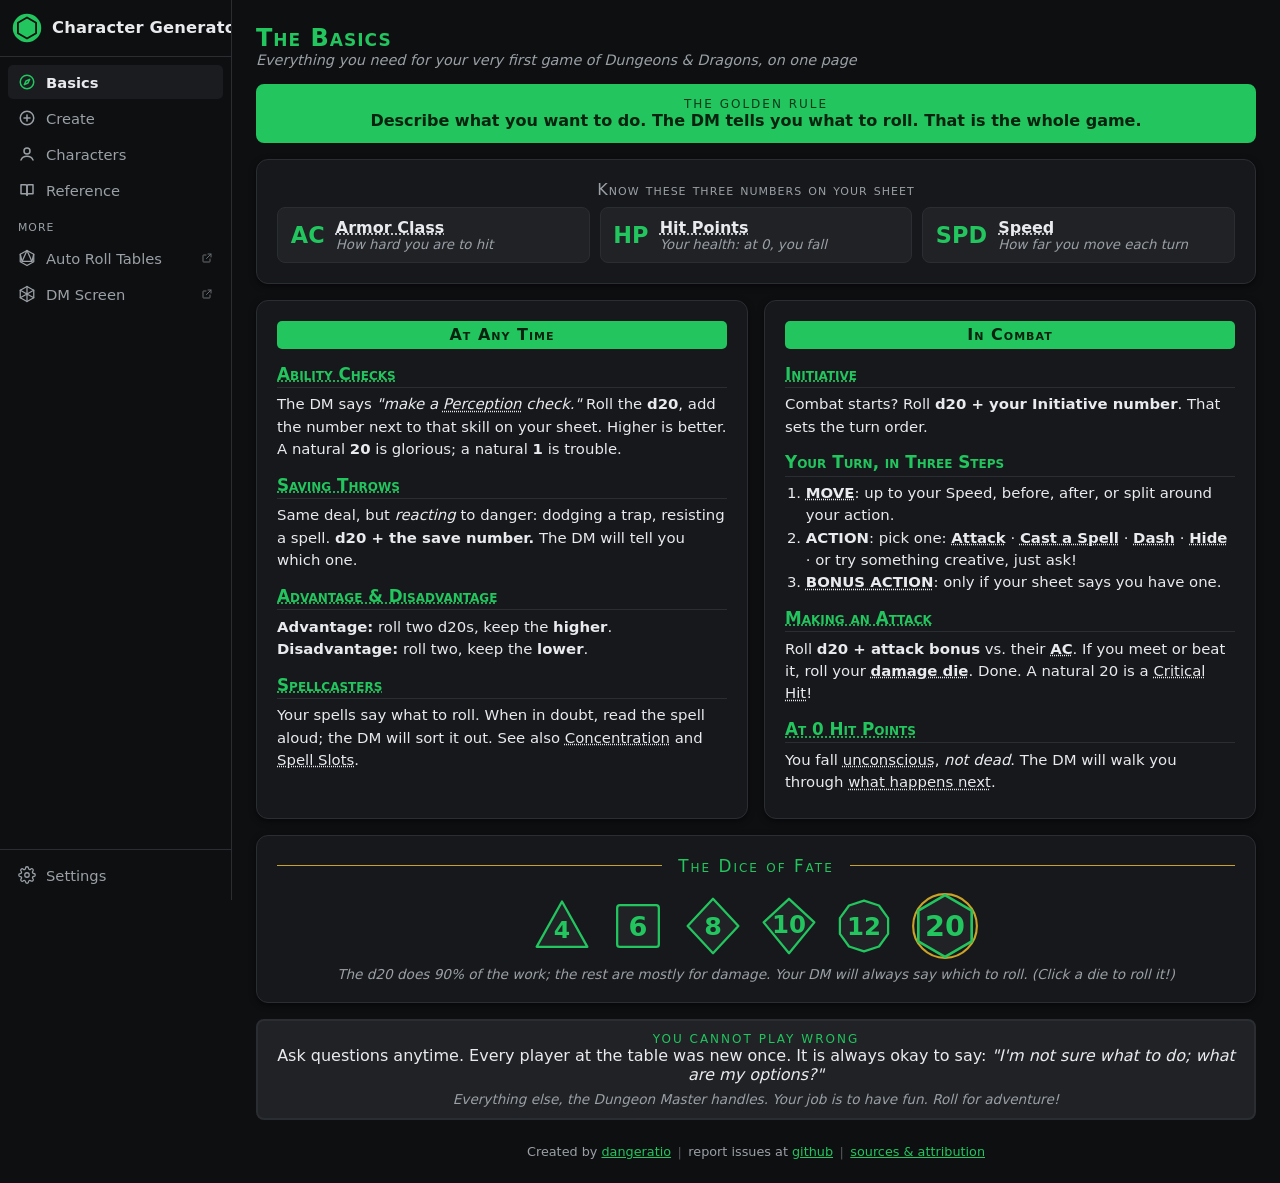
==== commit 54676993: "Add a More group to the rail, and drop the disc behind the favicon The sidebar list gains a "More" g" ====
--- a/index.html
+++ b/index.html
@@ -4,8 +4,8 @@
 <meta charset="UTF-8">
 <meta name="viewport" content="width=device-width, initial-scale=1.0, viewport-fit=cover">
 <title>charactergenerator.github.io</title>
-<link rel="icon" type="image/svg+xml" href="favicon.svg?v=88">
-<link rel="manifest" href="manifest.webmanifest?v=88">
+<link rel="icon" type="image/svg+xml" href="favicon.svg?v=89">
+<link rel="manifest" href="manifest.webmanifest?v=89">
 <meta name="theme-color" content="#0e0f11" media="(prefers-color-scheme: dark)">
 <meta name="theme-color" content="#f4efe6" media="(prefers-color-scheme: light)">
 <meta name="description" content="Build D&amp;D characters and play from a live sheet: levels 1-20, a searchable reference, and a bestiary. Works offline.">
@@ -13,8 +13,8 @@
 <meta name="apple-mobile-web-app-capable" content="yes">
 <meta name="apple-mobile-web-app-status-bar-style" content="black-translucent">
 <meta name="apple-mobile-web-app-title" content="Characters">
-<link rel="apple-touch-icon" href="assets/apple-touch-icon.png?v=88">
-<link rel="stylesheet" href="css/style.css?v=88">
+<link rel="apple-touch-icon" href="assets/apple-touch-icon.png?v=89">
+<link rel="stylesheet" href="css/style.css?v=89">
 </head>
 <body>
 <div class="app">
@@ -42,6 +42,14 @@
       <svg viewBox="0 0 24 24"><circle cx="12" cy="8" r="4"/><path d="M4 20c1.5-3.5 4.5-5 8-5s6.5 1.5 8 5"/></svg><span class="tab-label">Characters <span id="savedCount"></span></span></button>
     <button data-tab="rules" title="Search spells, gear, features, and rules">
       <svg viewBox="0 0 24 24"><path d="M4 5h6a2 2 0 0 1 2 2v12a2 2 0 0 0-2-2H4z"/><path d="M20 5h-6a2 2 0 0 0-2 2v12a2 2 0 0 1 2-2h6z"/></svg><span class="tab-label">Reference</span></button>
+
+    <!-- Sister tools. Each mark is that site's own logo, redrawn as a line icon
+         so it takes the rail's colour like the tab icons beside it. -->
+    <div class="tab-group">More</div>
+    <a class="nav-link" href="https://autorolltables.github.io/" target="_blank" rel="noopener" title="Random tables for tabletop RPGs">
+      <svg class="ic-fine" viewBox="0 0 24 24"><path d="M12 2 L21 7 L21 17 L12 22 L3 17 L3 7 Z"/><path d="M12 2 L18.6 16.6 L5.4 16.6 Z"/><path d="M5.4 16.6 L3 7 M18.6 16.6 L21 7"/></svg><span class="tab-label">Auto Roll Tables</span><svg class="ext" viewBox="0 0 24 24"><path d="M14 4 h6 v6 M20 4 L11 13 M18 14 v5 a1 1 0 0 1-1 1 H5 a1 1 0 0 1-1-1 V7 a1 1 0 0 1 1-1 h5"/></svg></a>
+    <a class="nav-link" href="https://dmscreen.github.io/" target="_blank" rel="noopener" title="Tools for running a game behind the screen">
+      <svg class="ic-fine" viewBox="0 0 24 24"><path d="M12 2 L21 7 L21 17 L12 22 L3 17 L3 7 Z"/><path d="M12 2 L12 22 M3 7 L21 17 M21 7 L3 17"/></svg><span class="tab-label">DM Screen</span><svg class="ext" viewBox="0 0 24 24"><path d="M14 4 h6 v6 M20 4 L11 13 M18 14 v5 a1 1 0 0 1-1 1 H5 a1 1 0 0 1-1-1 V7 a1 1 0 0 1 1-1 h5"/></svg></a>
   </div>
   <!-- Settings sits in its own ruled-off block at the foot of the rail. On a
        phone the block is display:contents, so the button falls back into the
@@ -393,8 +401,8 @@
 
 <div id="rollToast"><div class="what"></div><div class="total"></div><div class="detail"></div></div>
 
-<script src="js/data.js?v=88"></script>
-<script src="js/open5e.js?v=88"></script>
-<script src="js/app.js?v=88"></script>
+<script src="js/data.js?v=89"></script>
+<script src="js/open5e.js?v=89"></script>
+<script src="js/app.js?v=89"></script>
 </body>
 </html>
--- a/css/style.css
+++ b/css/style.css
@@ -379,15 +379,24 @@
      so Settings stays pinned to the bottom of the rail */
   .tab-list { flex: 1; overflow-y: auto; padding: 8px; }
   .tabs-foot { border-top: 1px solid var(--line); padding: 8px; }
-  .tabs button {
+  .tabs button, .tabs .nav-link {
     display: flex; align-items: center; gap: 10px; width: 100%; text-align: left;
     padding: 8px 10px; margin-top: 2px; border: none; border-radius: 5px; background: transparent;
     font-weight: 400; font-size: .92rem; color: var(--muted); white-space: nowrap;
   }
   .tab-list button:first-child, .tabs-foot button { margin-top: 0; }
-  .tabs button svg { width: 18px; height: 18px; fill: none; stroke: currentColor; stroke-width: 2; stroke-linecap: round; stroke-linejoin: round; flex-shrink: 0; }
-  /* The gear is a far busier path than the other marks and clots at stroke-width 2 */
-  .tabs button svg.ic-gear { stroke-width: 1.7; }
+  .tabs button svg, .tabs .nav-link svg { width: 18px; height: 18px; fill: none; stroke: currentColor; stroke-width: 2; stroke-linecap: round; stroke-linejoin: round; flex-shrink: 0; }
+  /* Marks with inner detail (the gear, the two sister-site logos) clot at stroke-width 2 */
+  .tabs svg.ic-gear, .tabs svg.ic-fine { stroke-width: 1.7; }
+  /* A group of outbound links, set off by a quiet label the way Auto Roll
+     Tables sets off its Tools group */
+  .tab-group {
+    font-size: .68rem; text-transform: uppercase; letter-spacing: .09em;
+    color: var(--muted); padding: 14px 10px 5px; white-space: nowrap;
+  }
+  .tabs .nav-link { text-decoration: none; }
+  .tabs .nav-link .ext { margin-left: auto; width: 12px; height: 12px; opacity: .65; }
+  .tabs .nav-link:hover { background: var(--tab-hover); color: var(--ink); }
   .tabs button:hover:not(.active) { background: var(--tab-hover); color: var(--ink); }
   .tabs button.active { background: var(--tab-bg); color: var(--ink); font-weight: 600; }
   .tabs button.active svg { stroke: var(--accent); }
@@ -624,8 +633,10 @@
       height: auto; overflow: visible; border-right: none;
     }
     /* The rail's list and foot dissolve so their buttons become direct children
-       of the bar and share it out evenly, Settings last as before */
+       of the bar and share it out evenly, Settings last as before. The outbound
+       links stay out of it: five tabs already fill a phone-width row. */
     .tab-list, .tabs-foot { display: contents; }
+    .tab-group, .tabs .nav-link { display: none; }
     .tabs button {
       flex: 1; flex-direction: column; gap: .2rem; justify-content: center;
       padding: .3rem 0; margin-top: 0; font-size: .62rem; font-weight: 600; border-radius: 8px;
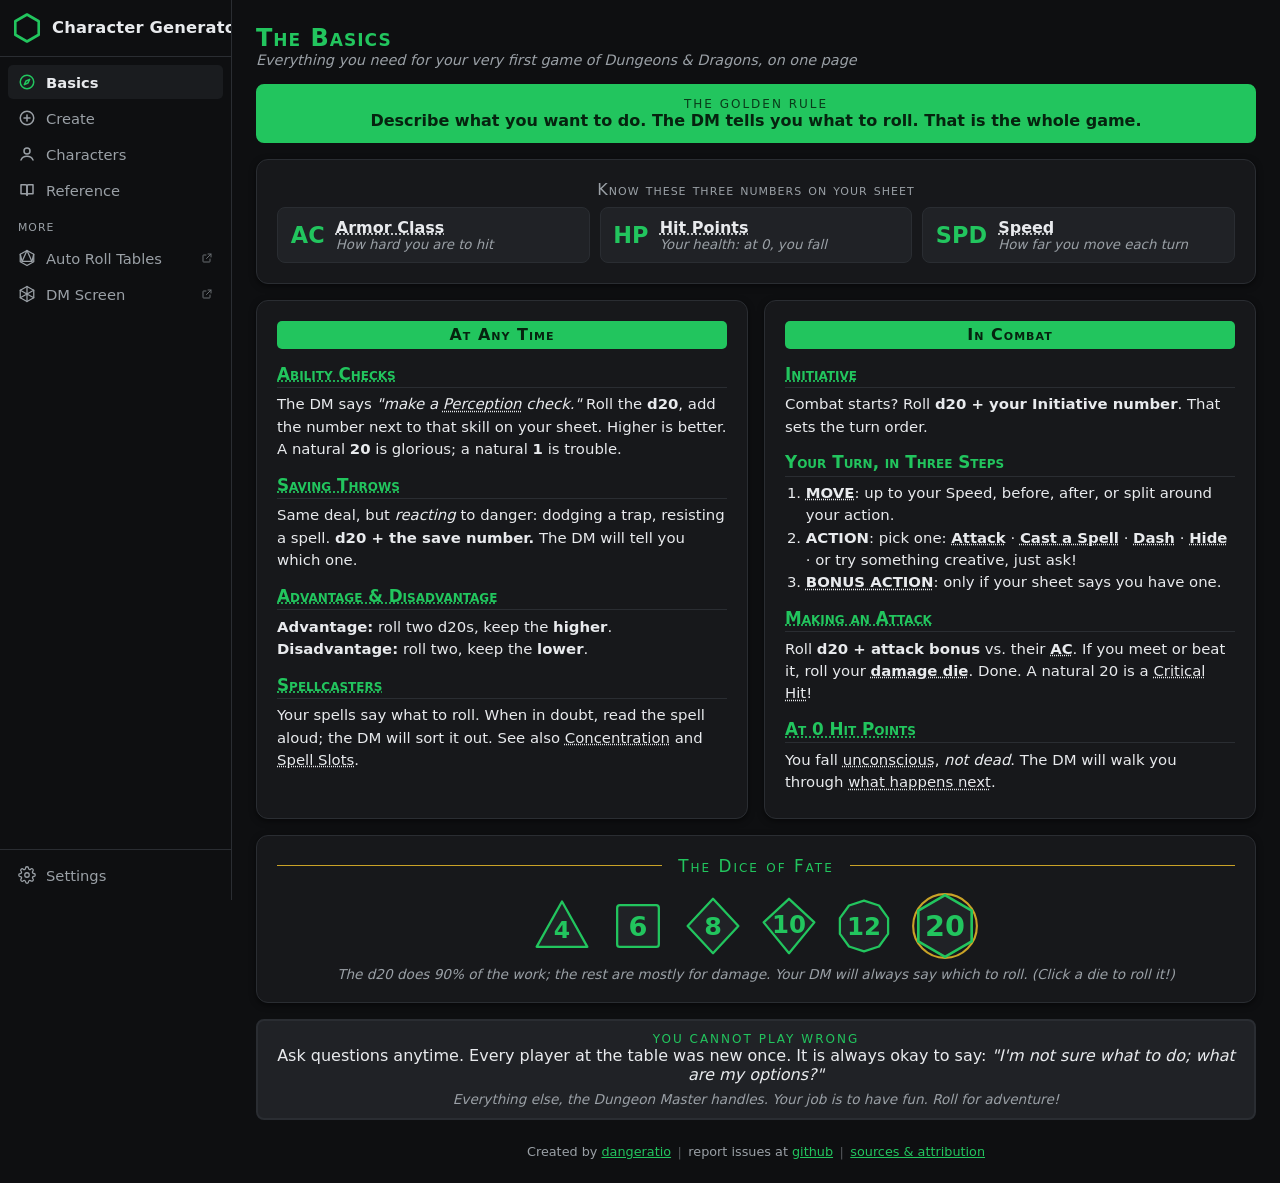
==== commit dede0ccd: "Carry the open d20 across the brand and the install icons The favicon dropped its filled disc; every" ====
--- a/index.html
+++ b/index.html
@@ -4,8 +4,8 @@
 <meta charset="UTF-8">
 <meta name="viewport" content="width=device-width, initial-scale=1.0, viewport-fit=cover">
 <title>charactergenerator.github.io</title>
-<link rel="icon" type="image/svg+xml" href="favicon.svg?v=89">
-<link rel="manifest" href="manifest.webmanifest?v=89">
+<link rel="icon" type="image/svg+xml" href="favicon.svg?v=90">
+<link rel="manifest" href="manifest.webmanifest?v=90">
 <meta name="theme-color" content="#0e0f11" media="(prefers-color-scheme: dark)">
 <meta name="theme-color" content="#f4efe6" media="(prefers-color-scheme: light)">
 <meta name="description" content="Build D&amp;D characters and play from a live sheet: levels 1-20, a searchable reference, and a bestiary. Works offline.">
@@ -13,22 +13,21 @@
 <meta name="apple-mobile-web-app-capable" content="yes">
 <meta name="apple-mobile-web-app-status-bar-style" content="black-translucent">
 <meta name="apple-mobile-web-app-title" content="Characters">
-<link rel="apple-touch-icon" href="assets/apple-touch-icon.png?v=89">
-<link rel="stylesheet" href="css/style.css?v=89">
+<link rel="apple-touch-icon" href="assets/apple-touch-icon.png?v=90">
+<link rel="stylesheet" href="css/style.css?v=90">
 </head>
 <body>
 <div class="app">
 <nav class="tabs">
   <div class="brand">
     <span class="brand-logo" aria-hidden="true">
-      <!-- paired with the copy in the mobile <h1>; keep both in sync -->
+      <!-- The same open d20 as favicon.svg: no disc, so the rail shows through
+           the mark. Paired with the copy in the mobile <h1>; keep both in sync.
+           The stroke is a shade lighter than the favicon's, which is drawn
+           heavy so it survives being squeezed into 16px. -->
       <svg viewBox="0 0 40 40">
-        <mask id="d20Knockout">
-          <rect width="40" height="40" fill="#fff"/>
-          <polygon points="20,6 32.1,13 32.1,27 20,34 7.9,27 7.9,13"
-                   fill="none" stroke="#000" stroke-width="2.4" stroke-linejoin="round"/>
-        </mask>
-        <circle cx="20" cy="20" r="19" fill="currentColor" mask="url(#d20Knockout)"/>
+        <polygon points="20,2 35.6,11 35.6,29 20,38 4.4,29 4.4,11"
+                 fill="none" stroke="currentColor" stroke-width="3.5" stroke-linejoin="round"/>
       </svg>
     </span>
     <span class="brand-name">Character Generator</span>
@@ -62,12 +61,8 @@
 <main class="content">
 <h1><span class="brand-logo" aria-hidden="true">
   <svg viewBox="0 0 40 40">
-    <mask id="d20KnockoutMobile">
-      <rect width="40" height="40" fill="#fff"/>
-      <polygon points="20,6 32.1,13 32.1,27 20,34 7.9,27 7.9,13"
-               fill="none" stroke="#000" stroke-width="2.4" stroke-linejoin="round"/>
-    </mask>
-    <circle cx="20" cy="20" r="19" fill="currentColor" mask="url(#d20KnockoutMobile)"/>
+    <polygon points="20,2 35.6,11 35.6,29 20,38 4.4,29 4.4,11"
+             fill="none" stroke="currentColor" stroke-width="3.5" stroke-linejoin="round"/>
   </svg></span>Character Generator</h1>
 <div class="sub">Based on the System Reference Document 5.2 (D&D 2024 rules, CC-BY-4.0). Levels 1-20. Data is saved in your browser.</div>
 
@@ -401,8 +396,8 @@
 
 <div id="rollToast"><div class="what"></div><div class="total"></div><div class="detail"></div></div>
 
-<script src="js/data.js?v=89"></script>
-<script src="js/open5e.js?v=89"></script>
-<script src="js/app.js?v=89"></script>
+<script src="js/data.js?v=90"></script>
+<script src="js/open5e.js?v=90"></script>
+<script src="js/app.js?v=90"></script>
 </body>
 </html>
